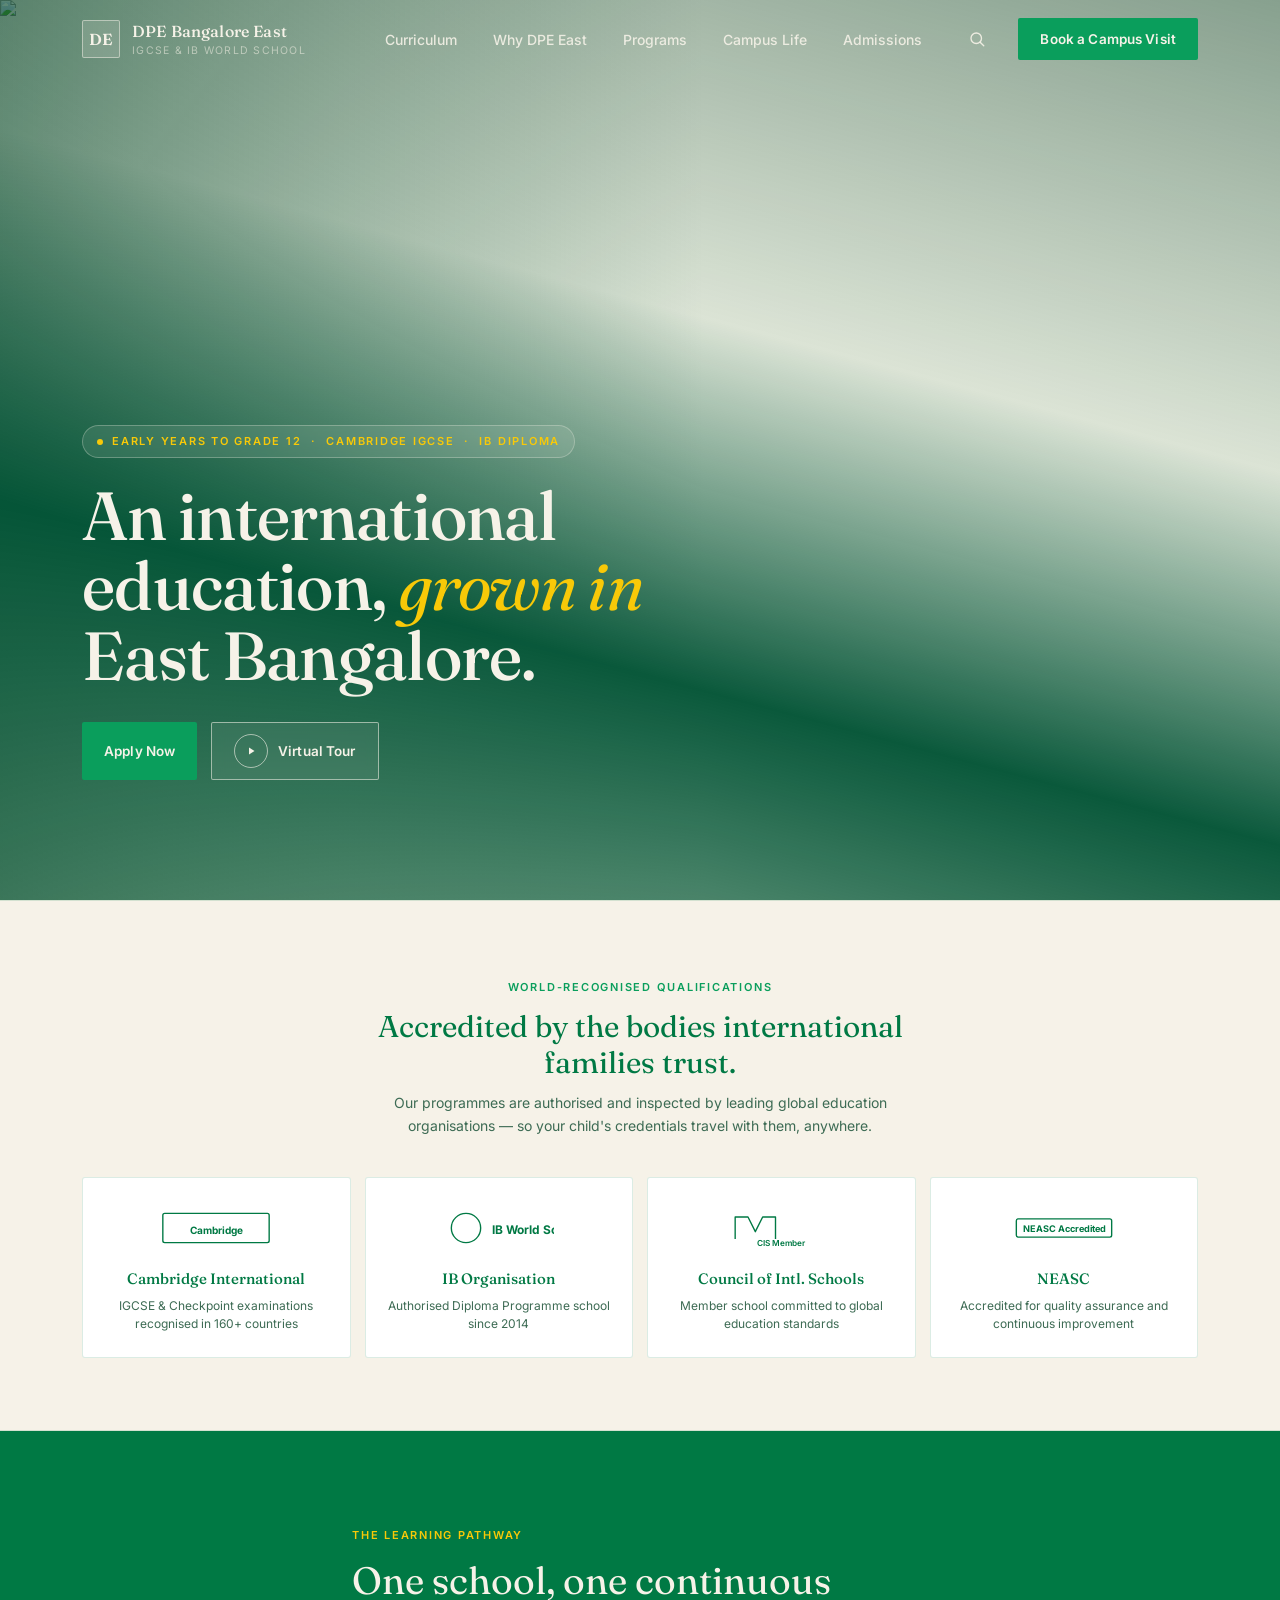
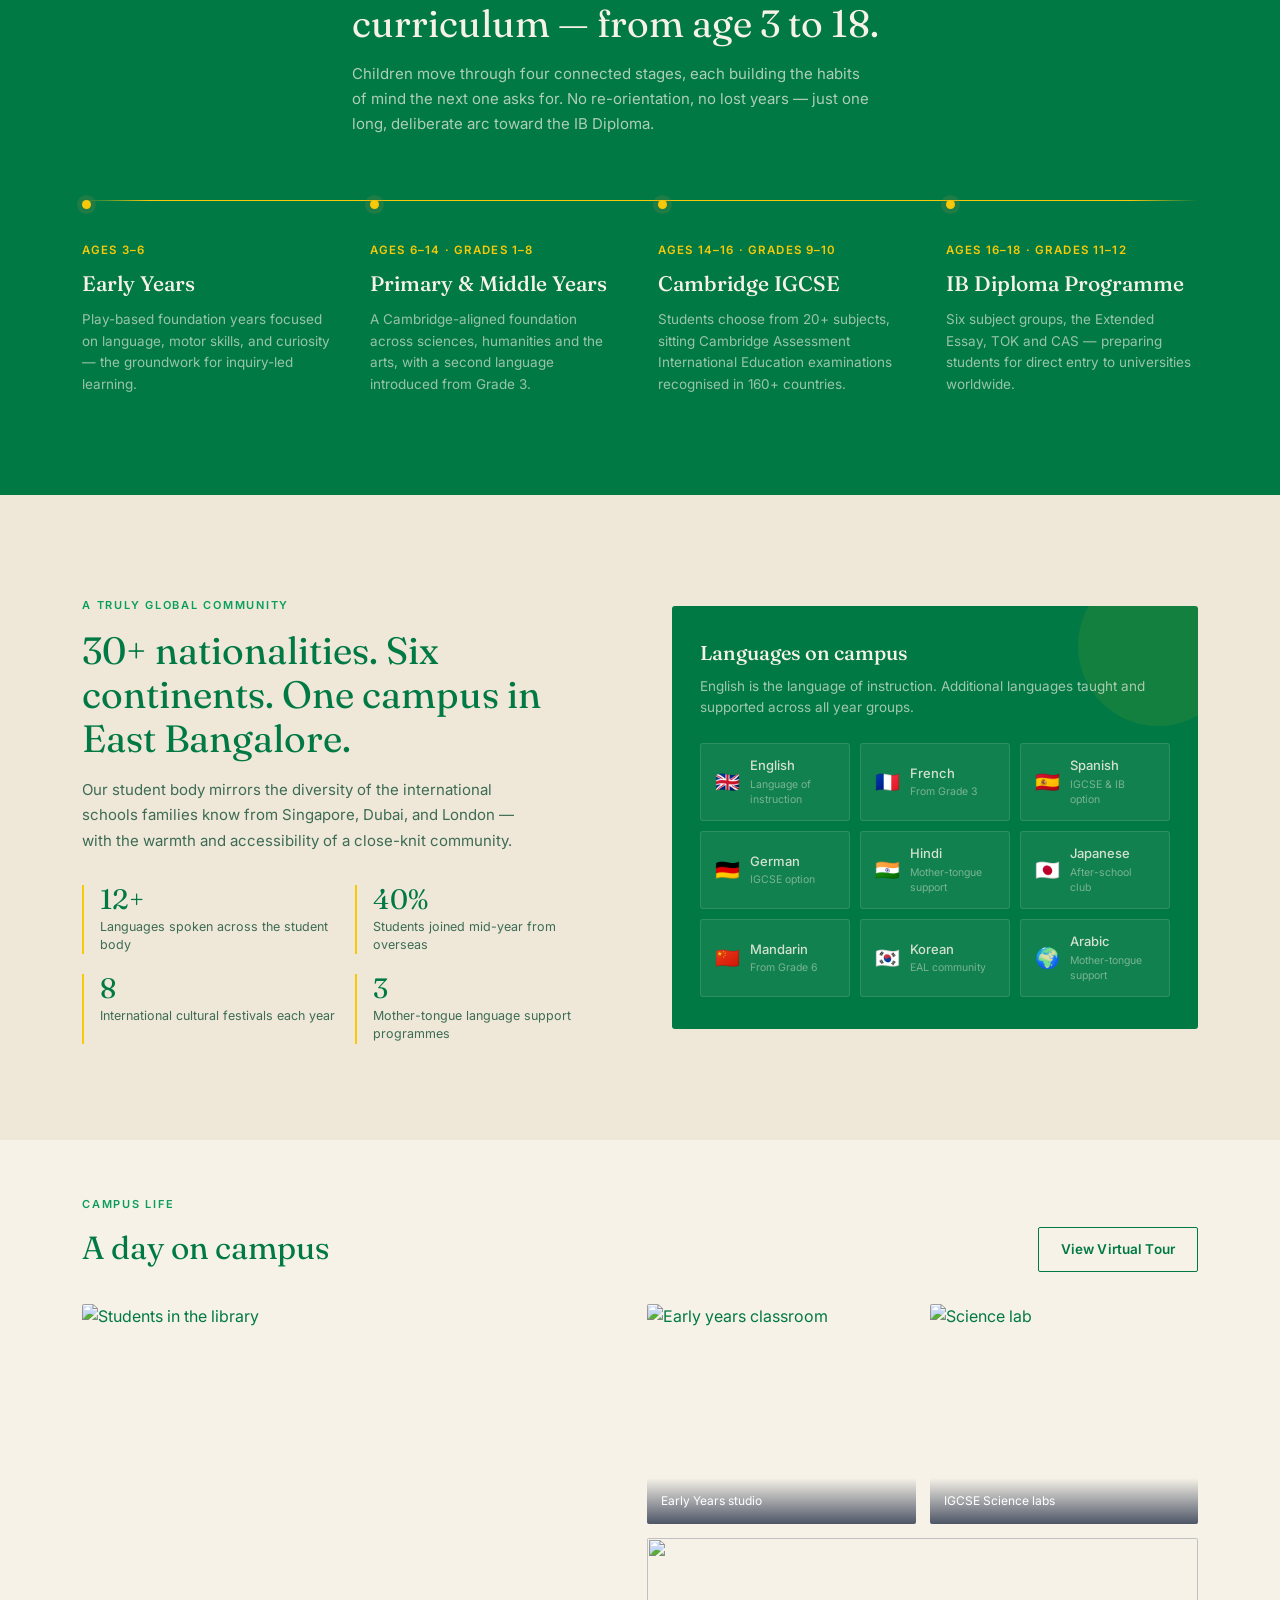
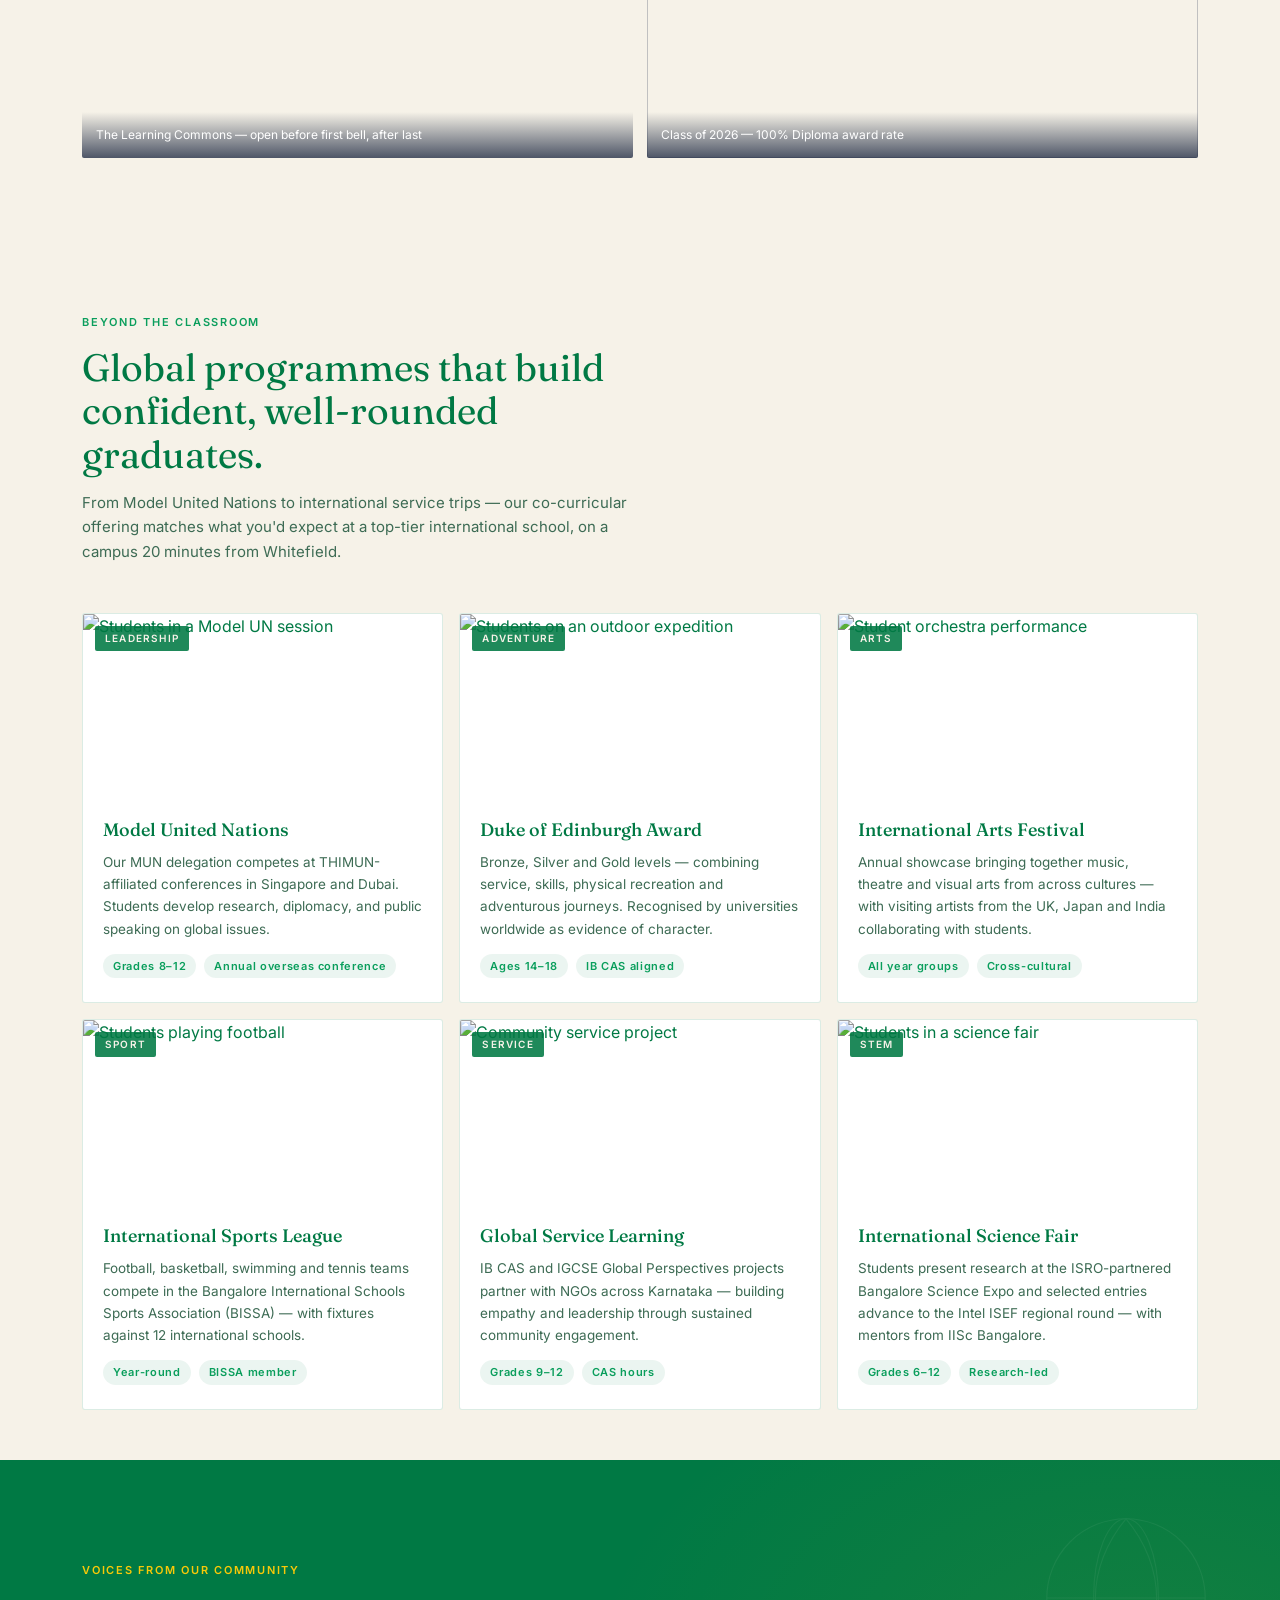
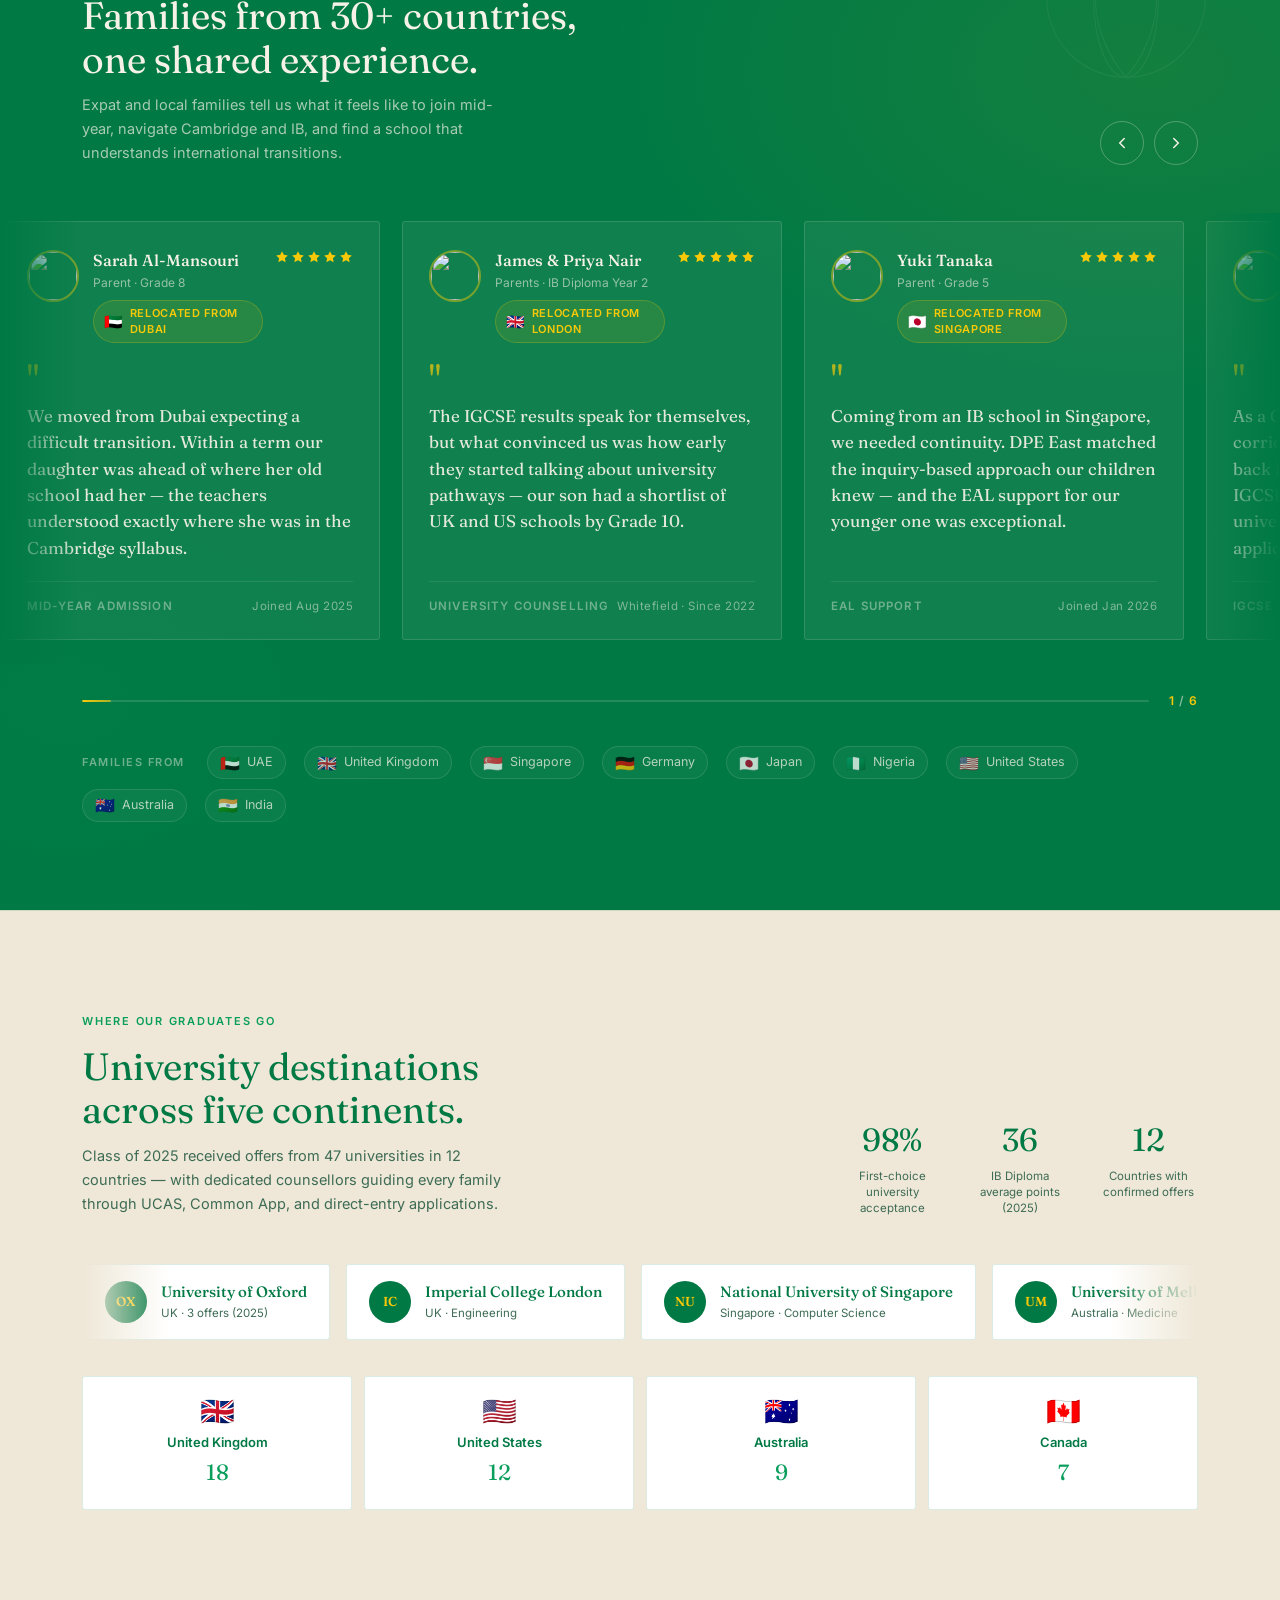
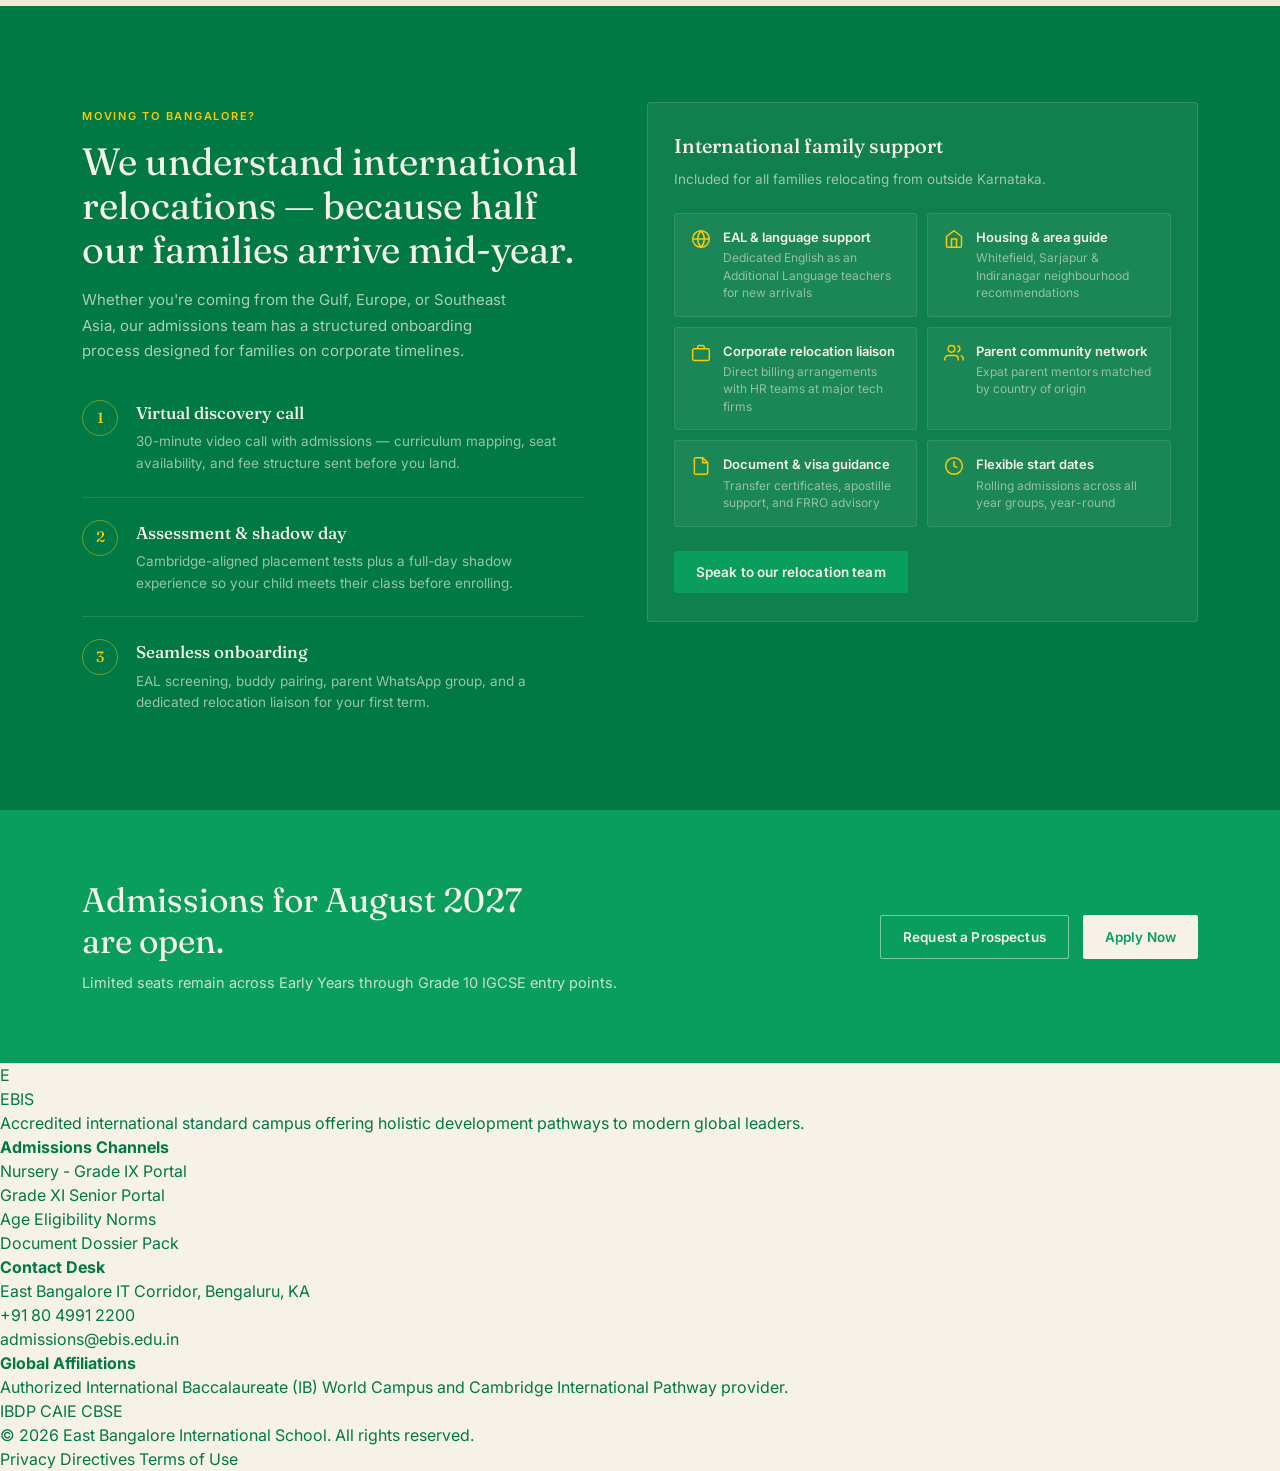
==== index.html @ aa308f20 "school" ====
<!DOCTYPE html>
<html lang="en">
<head>
<meta charset="UTF-8">
<meta name="viewport" content="width=device-width, initial-scale=1.0">
<title>DPE Bangalore East — Homepage Concept</title>
<meta name="description" content="DPE Bangalore East is an IGCSE & IB World School in Whitefield, East Bangalore, guiding students from Early Years to Grade 12.">
<link rel="preconnect" href="https://fonts.googleapis.com">
<link rel="preconnect" href="https://fonts.gstatic.com" crossorigin>
<link href="https://fonts.googleapis.com/css2?family=Fraunces:opsz,wght@9..144,300;9..144,400;9..144,500;9..144,600&family=Inter:wght@400;500;600;700&display=swap" rel="stylesheet">
<link rel="stylesheet" href="css/style.css">
<script src="https://cdn.tailwindcss.com"></script>
<script>
        tailwind.config = {
            theme: {
                extend: {
                    colors: {
                        brand: {
                            darkGreen: '#063B23',
                            green: '#094F29',
                            lightGreen: '#0D6E3B',
                            cream: '#FAF7F0',
                            darkCream: '#F1EAD9',
                            gold: '#D4A316',
                        }
                    },
                    fontFamily: {
                        serif: ['"Playfair Display"', 'Georgia', 'serif'],
                        sans: ['Inter', 'sans-serif'],
                    }
                }
            }
        }
    </script>
</head>
<body>

<header id="siteHeader">
  <div class="nav">
    <div class="brand">
      <div class="brand-mark">DE</div>
      <div>
        <div class="brand-name">DPE Bangalore East</div>
        <div class="brand-sub">IGCSE &amp; IB World School</div>
      </div>
    </div>
    <div class="nav-links-wrap">
      <nav class="links">
        <a href="#pathway">Curriculum</a>
        <a href="#why">Why DPE East</a>
        <a href="#programs">Programs</a>
        <a href="#gallery">Campus Life</a>
        <a href="#admissions">Admissions</a>
      </nav>
      <div class="nav-right">
        <button class="icon-btn" id="searchOpen" aria-label="Search the site">
          <svg viewBox="0 0 24 24" fill="none" stroke="currentColor" stroke-width="1.8" stroke-linecap="round"><circle cx="11" cy="11" r="7"/><line x1="21" y1="21" x2="16.2" y2="16.2"/></svg>
        </button>
        <a href="#admissions" class="btn btn-primary nav-cta">Book a Campus Visit</a>
      </div>
    </div>
    <button class="hamburger icon-btn" id="menuOpen" aria-label="Open menu">
      <svg viewBox="0 0 24 24" fill="none" stroke="currentColor" stroke-width="1.8" stroke-linecap="round"><line x1="3" y1="6" x2="21" y2="6"/><line x1="3" y1="12" x2="21" y2="12"/><line x1="3" y1="18" x2="21" y2="18"/></svg>
    </button>
  </div>
</header>

<!-- mobile menu -->
<div class="mobile-menu" id="mobileMenu">
  <button class="mobile-close" id="menuClose" aria-label="Close menu">
    <svg viewBox="0 0 24 24" fill="none" stroke="currentColor" stroke-width="1.8" stroke-linecap="round"><line x1="5" y1="5" x2="19" y2="19"/><line x1="19" y1="5" x2="5" y2="19"/></svg>
  </button>
  <a href="#pathway">Curriculum</a>
  <a href="#why">Why DPE East</a>
  <a href="#programs">Programs</a>
  <a href="#gallery">Campus Life</a>
  <a href="#admissions">Admissions</a>
  <a href="#admissions" class="btn btn-primary">Book a Campus Visit</a>
</div>

<!-- search overlay -->
<div class="search-overlay" id="searchOverlay">
  <button class="search-close" id="searchClose" aria-label="Close search">
    <svg viewBox="0 0 24 24" fill="none" stroke="currentColor" stroke-width="1.8" stroke-linecap="round"><line x1="5" y1="5" x2="19" y2="19"/><line x1="19" y1="5" x2="5" y2="19"/></svg>
  </button>
  <div class="search-box">
    <form onsubmit="return false;">
      <svg viewBox="0 0 24 24" fill="none" stroke="currentColor" stroke-width="1.8" stroke-linecap="round"><circle cx="11" cy="11" r="7"/><line x1="21" y1="21" x2="16.2" y2="16.2"/></svg>
      <input type="text" placeholder="Search admissions, curriculum, faculty…" autocomplete="off">
    </form>
  </div>
</div>

<section class="hero" id="hero">
  <div class="hero-bg">
    <img src="https://dpsbangaloreeast.edu.in/wp-content/uploads/2024/12/DSC05111-scaled.jpg" alt="Students working together in a bright, modern campus library">
  </div>
  <div class="hero-scrim"></div>

  <div class="hero-content">
    <div class="hero-copy reveal">
      <span class="eyebrow light">Early Years to Grade 12 &nbsp;·&nbsp; Cambridge IGCSE &nbsp;·&nbsp; IB Diploma</span>
      <h1>An international education, <em>grown in</em> East Bangalore.</h1>
      
      <div class="hero-actions">
        <a href="#admissions" class="btn btn-primary">Apply Now</a>
        <a href="#gallery" class="btn btn-glass btn-play">
          <span class="play-circle"><svg viewBox="0 0 24 24" fill="currentColor"><path d="M8 5v14l11-7L8 5Z"/></svg></span>
          Virtual Tour
        </a>
      </div>
    </div>

  </div>
</section>




<section class="accred" id="accreditations">
  <div class="accred-inner">
    <div class="accred-head reveal">
      <span class="eyebrow">World-recognised qualifications</span>
      <h2>Accredited by the bodies international families trust.</h2>
      <p>Our programmes are authorised and inspected by leading global education organisations — so your child's credentials travel with them, anywhere.</p>
    </div>
    <div class="accred-grid reveal">
      <div class="accred-card">
        <div class="accred-logo">
          <svg viewBox="0 0 120 48" fill="none"><rect x="2" y="8" width="116" height="32" rx="2" stroke="#007944" stroke-width="1.5"/><text x="60" y="30" text-anchor="middle" fill="#007944" font-family="Inter,sans-serif" font-size="11" font-weight="700">Cambridge</text></svg>
        </div>
        <h3>Cambridge International</h3>
        <p>IGCSE &amp; Checkpoint examinations recognised in 160+ countries</p>
      </div>
      <div class="accred-card">
        <div class="accred-logo">
          <svg viewBox="0 0 120 48" fill="none"><circle cx="24" cy="24" r="16" stroke="#007944" stroke-width="1.5"/><text x="52" y="30" fill="#007944" font-family="Inter,sans-serif" font-size="13" font-weight="700">IB World School</text></svg>
        </div>
        <h3>IB Organisation</h3>
        <p>Authorised Diploma Programme school since 2014</p>
      </div>
      <div class="accred-card">
        <div class="accred-logo">
          <svg viewBox="0 0 120 48" fill="none"><path d="M10 36V12h14l8 16 8-16h14v24" stroke="#007944" stroke-width="1.5" stroke-linejoin="round"/><text x="60" y="44" text-anchor="middle" fill="#007944" font-family="Inter,sans-serif" font-size="9" font-weight="600">CIS Member</text></svg>
        </div>
        <h3>Council of Intl. Schools</h3>
        <p>Member school committed to global education standards</p>
      </div>
      <div class="accred-card">
        <div class="accred-logo">
          <svg viewBox="0 0 120 48" fill="none"><rect x="8" y="14" width="104" height="20" rx="2" stroke="#007944" stroke-width="1.5"/><text x="60" y="28" text-anchor="middle" fill="#007944" font-family="Inter,sans-serif" font-size="10" font-weight="700">NEASC Accredited</text></svg>
        </div>
        <h3>NEASC</h3>
        <p>Accredited for quality assurance and continuous improvement</p>
      </div>
    </div>
  </div>
</section>
<section class="pathway-section" id="pathway">
  <div class="pathway-head reveal">
    <span class="eyebrow light">The Learning Pathway</span>
    <h2>One school, one continuous curriculum — from age 3 to 18.</h2>
    <p>Children move through four connected stages, each building the habits of mind the next one asks for. No re-orientation, no lost years — just one long, deliberate arc toward the IB Diploma.</p>
  </div>
  <div class="ribbon-wrap reveal">
    <div class="ribbon">
      <div class="ribbon-line"></div>
      <div class="ribbon-stages">
        <div class="stage">
          <div class="stage-dot"></div>
          <div class="stage-age">Ages 3–6</div>
          <div class="stage-name">Early Years</div>
          <div class="stage-desc">Play-based foundation years focused on language, motor skills, and curiosity — the groundwork for inquiry-led learning.</div>
        </div>
        <div class="stage">
          <div class="stage-dot"></div>
          <div class="stage-age">Ages 6–14 · Grades 1–8</div>
          <div class="stage-name">Primary &amp; Middle Years</div>
          <div class="stage-desc">A Cambridge-aligned foundation across sciences, humanities and the arts, with a second language introduced from Grade 3.</div>
        </div>
        <div class="stage">
          <div class="stage-dot"></div>
          <div class="stage-age">Ages 14–16 · Grades 9–10</div>
          <div class="stage-name">Cambridge IGCSE</div>
          <div class="stage-desc">Students choose from 20+ subjects, sitting Cambridge Assessment International Education examinations recognised in 160+ countries.</div>
        </div>
        <div class="stage">
          <div class="stage-dot"></div>
          <div class="stage-age">Ages 16–18 · Grades 11–12</div>
          <div class="stage-name">IB Diploma Programme</div>
          <div class="stage-desc">Six subject groups, the Extended Essay, TOK and CAS — preparing students for direct entry to universities worldwide.</div>
        </div>
      </div>
    </div>
  </div>
</section>

<section class="global" id="global">
  <div class="global-inner">
    <div class="global-copy reveal">
      <span class="eyebrow">A truly global community</span>
      <h2>30+ nationalities. Six continents. One campus in East Bangalore.</h2>
      <p>Our student body mirrors the diversity of the international schools families know from Singapore, Dubai, and London — with the warmth and accessibility of a close-knit community.</p>
      <div class="global-stats">
        <div class="global-stat">
          <div class="num">12+</div>
          <div class="lbl">Languages spoken across the student body</div>
        </div>
        <div class="global-stat">
          <div class="num">40%</div>
          <div class="lbl">Students joined mid-year from overseas</div>
        </div>
        <div class="global-stat">
          <div class="num">8</div>
          <div class="lbl">International cultural festivals each year</div>
        </div>
        <div class="global-stat">
          <div class="num">3</div>
          <div class="lbl">Mother-tongue language support programmes</div>
        </div>
      </div>
    </div>
    <div class="global-visual reveal">
      <h3>Languages on campus</h3>
      <p>English is the language of instruction. Additional languages taught and supported across all year groups.</p>
      <div class="lang-grid">
        <div class="lang-item"><span class="flag">🇬🇧</span><span>English<small>Language of instruction</small></span></div>
        <div class="lang-item"><span class="flag">🇫🇷</span><span>French<small>From Grade 3</small></span></div>
        <div class="lang-item"><span class="flag">🇪🇸</span><span>Spanish<small>IGCSE &amp; IB option</small></span></div>
        <div class="lang-item"><span class="flag">🇩🇪</span><span>German<small>IGCSE option</small></span></div>
        <div class="lang-item"><span class="flag">🇮🇳</span><span>Hindi<small>Mother-tongue support</small></span></div>
        <div class="lang-item"><span class="flag">🇯🇵</span><span>Japanese<small>After-school club</small></span></div>
        <div class="lang-item"><span class="flag">🇨🇳</span><span>Mandarin<small>From Grade 6</small></span></div>
        <div class="lang-item"><span class="flag">🇰🇷</span><span>Korean<small>EAL community</small></span></div>
        <div class="lang-item"><span class="flag">🌍</span><span>Arabic<small>Mother-tongue support</small></span></div>
      </div>
    </div>
  </div>
</section>

<section class="gallery" id="gallery">
  <div class="gallery-inner">
    <div class="gallery-head reveal">
      <div>
        <span class="eyebrow">Campus Life</span>
        <h2 style="margin-top:10px;">A day on campus</h2>
      </div>
      <a href="#" class="btn btn-outline">View Virtual Tour</a>
    </div>
    <div class="gallery-grid reveal">
      <div class="g-item g1">
        <img src="https://dpsbangaloreeast.edu.in/storage/2024/12/DSC08768-scaled.jpg" alt="Students in the library">
        <div class="cap">The Learning Commons — open before first bell, after last</div>
      </div>
      <div class="g-item g2">
        <img src="https://images.unsplash.com/photo-1571260899304-425eee4c7efc?auto=format&fit=crop&w=600&q=80" alt="Early years classroom">
        <div class="cap">Early Years studio</div>
      </div>
      <div class="g-item g3">
        <img src="https://images.unsplash.com/photo-1546410531-bb4caa6b424d?auto=format&fit=crop&w=600&q=80" alt="Science lab">
        <div class="cap">IGCSE Science labs</div>
      </div>
      <div class="g-item g4">
        <img src="https://dpsbangaloreeast.edu.in/storage/2024/12/DSC07164-scaled.jpg">
        <div class="cap">Class of 2026 — 100% Diploma award rate</div>
      </div>
    </div>
  </div>
</section>

<section class="programs" id="programs">
  <div class="programs-head reveal">
    <span class="eyebrow">Beyond the classroom</span>
    <h2>Global programmes that build confident, well-rounded graduates.</h2>
    <p>From Model United Nations to international service trips — our co-curricular offering matches what you'd expect at a top-tier international school, on a campus 20 minutes from Whitefield.</p>
  </div>
  <div class="programs-grid">
    <article class="prog-card reveal">
      <div class="prog-img">
        <img src="https://dpsbangaloreeast.edu.in/storage/2024/12/DSC08431-scaled.jpg" alt="Students in a Model UN session">
        <span class="prog-tag">Leadership</span>
      </div>
      <div class="prog-body">
        <h3>Model United Nations</h3>
        <p>Our MUN delegation competes at THIMUN-affiliated conferences in Singapore and Dubai. Students develop research, diplomacy, and public speaking on global issues.</p>
        <div class="prog-meta">
          <span class="prog-chip">Grades 8–12</span>
          <span class="prog-chip">Annual overseas conference</span>
        </div>
      </div>
    </article>
    <article class="prog-card reveal">
      <div class="prog-img">
        <img src="https://dpsbangaloreeast.edu.in/storage/2024/12/DSC08431-scaled.jpg" alt="Students on an outdoor expedition">
        <span class="prog-tag">Adventure</span>
      </div>
      <div class="prog-body">
        <h3>Duke of Edinburgh Award</h3>
        <p>Bronze, Silver and Gold levels — combining service, skills, physical recreation and adventurous journeys. Recognised by universities worldwide as evidence of character.</p>
        <div class="prog-meta">
          <span class="prog-chip">Ages 14–18</span>
          <span class="prog-chip">IB CAS aligned</span>
        </div>
      </div>
    </article>
    <article class="prog-card reveal">
      <div class="prog-img">
        <img src="https://dpsbangaloreeast.edu.in/storage/2024/12/DSC08431-scaled.jpg" alt="Student orchestra performance">
        <span class="prog-tag">Arts</span>
      </div>
      <div class="prog-body">
        <h3>International Arts Festival</h3>
        <p>Annual showcase bringing together music, theatre and visual arts from across cultures — with visiting artists from the UK, Japan and India collaborating with students.</p>
        <div class="prog-meta">
          <span class="prog-chip">All year groups</span>
          <span class="prog-chip">Cross-cultural</span>
        </div>
      </div>
    </article>
    <article class="prog-card reveal">
      <div class="prog-img">
        <img src="https://dpsbangaloreeast.edu.in/storage/2024/12/DSC08431-scaled.jpg" alt="Students playing football">
        <span class="prog-tag">Sport</span>
      </div>
      <div class="prog-body">
        <h3>International Sports League</h3>
        <p>Football, basketball, swimming and tennis teams compete in the Bangalore International Schools Sports Association (BISSA) — with fixtures against 12 international schools.</p>
        <div class="prog-meta">
          <span class="prog-chip">Year-round</span>
          <span class="prog-chip">BISSA member</span>
        </div>
      </div>
    </article>
    <article class="prog-card reveal">
      <div class="prog-img">
        <img src="https://images.unsplash.com/photo-1488521787991-ed7bbaae773c?auto=format&fit=crop&w=600&q=80" alt="Community service project">
        <span class="prog-tag">Service</span>
      </div>
      <div class="prog-body">
        <h3>Global Service Learning</h3>
        <p>IB CAS and IGCSE Global Perspectives projects partner with NGOs across Karnataka — building empathy and leadership through sustained community engagement.</p>
        <div class="prog-meta">
          <span class="prog-chip">Grades 9–12</span>
          <span class="prog-chip">CAS hours</span>
        </div>
      </div>
    </article>
    <article class="prog-card reveal">
      <div class="prog-img">
        <img src="https://images.unsplash.com/photo-1523240795612-9a054b0db644?auto=format&fit=crop&w=600&q=80" alt="Students in a science fair">
        <span class="prog-tag">STEM</span>
      </div>
      <div class="prog-body">
        <h3>International Science Fair</h3>
        <p>Students present research at the ISRO-partnered Bangalore Science Expo and selected entries advance to the Intel ISEF regional round — with mentors from IISc Bangalore.</p>
        <div class="prog-meta">
          <span class="prog-chip">Grades 6–12</span>
          <span class="prog-chip">Research-led</span>
        </div>
      </div>
    </article>
  </div>
</section>

<section class="testi" id="testimonials">
  <svg class="testi-globe" viewBox="0 0 200 200" fill="none" aria-hidden="true">
    <circle cx="100" cy="100" r="88" stroke="currentColor" stroke-width="1.2" color="var(--parchment)"/>
    <ellipse cx="100" cy="100" rx="36" ry="88" stroke="currentColor" stroke-width="1.2" color="var(--parchment)"/>
    <line x1="12" y1="100" x2="188" y2="100" stroke="currentColor" stroke-width="1.2" color="var(--parchment)"/>
    <path d="M100 12c22 26 34 58 34 88s-12 62-34 88c-22-26-34-58-34-88s12-62 34-88Z" stroke="currentColor" stroke-width="1.2" color="var(--parchment)"/>
  </svg>

  <div class="testi-head reveal">
    <div>
      <span class="eyebrow light">Voices from our community</span>
      <h2>Families from 30+ countries, one shared experience.</h2>
      <p>Expat and local families tell us what it feels like to join mid-year, navigate Cambridge and IB, and find a school that understands international transitions.</p>
    </div>
    <div class="testi-controls">
      <button class="testi-btn" id="testiPrev" aria-label="Previous testimonial">
        <svg viewBox="0 0 24 24" fill="none" stroke="currentColor" stroke-width="2" stroke-linecap="round"><path d="M15 18l-6-6 6-6"/></svg>
      </button>
      <button class="testi-btn" id="testiNext" aria-label="Next testimonial">
        <svg viewBox="0 0 24 24" fill="none" stroke="currentColor" stroke-width="2" stroke-linecap="round"><path d="M9 18l6-6-6-6"/></svg>
      </button>
    </div>
  </div>

  <div class="testi-track-wrap">
    <div class="testi-track" id="testiTrack" role="region" aria-label="Parent testimonials carousel" tabindex="0">

      <article class="testi-card">
        <div class="testi-card-top">
          <div class="testi-author">
            <div class="testi-avatar">
              <img src="https://images.unsplash.com/photo-1438761681033-6461ffad8d80?auto=format&fit=crop&w=120&h=120&q=80" alt="">
            </div>
            <div class="testi-meta">
              <div class="testi-name">Sarah Al-Mansouri</div>
              <div class="testi-role">Parent · Grade 8</div>
              <span class="testi-flag"><span class="flag">🇦🇪</span> Relocated from Dubai</span>
            </div>
          </div>
          <div class="testi-stars" aria-label="5 out of 5 stars">
            <svg viewBox="0 0 24 24" fill="currentColor"><path d="M12 2l3.09 6.26L22 9.27l-5 4.87 1.18 6.88L12 17.77l-6.18 3.25L7 14.14 2 9.27l6.91-1.01L12 2z"/></svg>
            <svg viewBox="0 0 24 24" fill="currentColor"><path d="M12 2l3.09 6.26L22 9.27l-5 4.87 1.18 6.88L12 17.77l-6.18 3.25L7 14.14 2 9.27l6.91-1.01L12 2z"/></svg>
            <svg viewBox="0 0 24 24" fill="currentColor"><path d="M12 2l3.09 6.26L22 9.27l-5 4.87 1.18 6.88L12 17.77l-6.18 3.25L7 14.14 2 9.27l6.91-1.01L12 2z"/></svg>
            <svg viewBox="0 0 24 24" fill="currentColor"><path d="M12 2l3.09 6.26L22 9.27l-5 4.87 1.18 6.88L12 17.77l-6.18 3.25L7 14.14 2 9.27l6.91-1.01L12 2z"/></svg>
            <svg viewBox="0 0 24 24" fill="currentColor"><path d="M12 2l3.09 6.26L22 9.27l-5 4.87 1.18 6.88L12 17.77l-6.18 3.25L7 14.14 2 9.27l6.91-1.01L12 2z"/></svg>
          </div>
        </div>
        <div class="testi-quote-mark">"</div>
        <blockquote>We moved from Dubai expecting a difficult transition. Within a term our daughter was ahead of where her old school had her — the teachers understood exactly where she was in the Cambridge syllabus.</blockquote>
        <div class="testi-card-footer">
          <span class="testi-tag">Mid-year admission</span>
          <span>Joined Aug 2025</span>
        </div>
      </article>

      <article class="testi-card">
        <div class="testi-card-top">
          <div class="testi-author">
            <div class="testi-avatar">
              <img src="https://images.unsplash.com/photo-1472099645785-5658abf4ff4e?auto=format&fit=crop&w=120&h=120&q=80" alt="">
            </div>
            <div class="testi-meta">
              <div class="testi-name">James &amp; Priya Nair</div>
              <div class="testi-role">Parents · IB Diploma Year 2</div>
              <span class="testi-flag"><span class="flag">🇬🇧</span> Relocated from London</span>
            </div>
          </div>
          <div class="testi-stars" aria-label="5 out of 5 stars">
            <svg viewBox="0 0 24 24" fill="currentColor"><path d="M12 2l3.09 6.26L22 9.27l-5 4.87 1.18 6.88L12 17.77l-6.18 3.25L7 14.14 2 9.27l6.91-1.01L12 2z"/></svg>
            <svg viewBox="0 0 24 24" fill="currentColor"><path d="M12 2l3.09 6.26L22 9.27l-5 4.87 1.18 6.88L12 17.77l-6.18 3.25L7 14.14 2 9.27l6.91-1.01L12 2z"/></svg>
            <svg viewBox="0 0 24 24" fill="currentColor"><path d="M12 2l3.09 6.26L22 9.27l-5 4.87 1.18 6.88L12 17.77l-6.18 3.25L7 14.14 2 9.27l6.91-1.01L12 2z"/></svg>
            <svg viewBox="0 0 24 24" fill="currentColor"><path d="M12 2l3.09 6.26L22 9.27l-5 4.87 1.18 6.88L12 17.77l-6.18 3.25L7 14.14 2 9.27l6.91-1.01L12 2z"/></svg>
            <svg viewBox="0 0 24 24" fill="currentColor"><path d="M12 2l3.09 6.26L22 9.27l-5 4.87 1.18 6.88L12 17.77l-6.18 3.25L7 14.14 2 9.27l6.91-1.01L12 2z"/></svg>
          </div>
        </div>
        <div class="testi-quote-mark">"</div>
        <blockquote>The IGCSE results speak for themselves, but what convinced us was how early they started talking about university pathways — our son had a shortlist of UK and US schools by Grade 10.</blockquote>
        <div class="testi-card-footer">
          <span class="testi-tag">University counselling</span>
          <span>Whitefield · Since 2022</span>
        </div>
      </article>

      <article class="testi-card">
        <div class="testi-card-top">
          <div class="testi-author">
            <div class="testi-avatar">
              <img src="https://images.unsplash.com/photo-1544005313-94ddf0286df2?auto=format&fit=crop&w=120&h=120&q=80" alt="">
            </div>
            <div class="testi-meta">
              <div class="testi-name">Yuki Tanaka</div>
              <div class="testi-role">Parent · Grade 5</div>
              <span class="testi-flag"><span class="flag">🇯🇵</span> Relocated from Singapore</span>
            </div>
          </div>
          <div class="testi-stars" aria-label="5 out of 5 stars">
            <svg viewBox="0 0 24 24" fill="currentColor"><path d="M12 2l3.09 6.26L22 9.27l-5 4.87 1.18 6.88L12 17.77l-6.18 3.25L7 14.14 2 9.27l6.91-1.01L12 2z"/></svg>
            <svg viewBox="0 0 24 24" fill="currentColor"><path d="M12 2l3.09 6.26L22 9.27l-5 4.87 1.18 6.88L12 17.77l-6.18 3.25L7 14.14 2 9.27l6.91-1.01L12 2z"/></svg>
            <svg viewBox="0 0 24 24" fill="currentColor"><path d="M12 2l3.09 6.26L22 9.27l-5 4.87 1.18 6.88L12 17.77l-6.18 3.25L7 14.14 2 9.27l6.91-1.01L12 2z"/></svg>
            <svg viewBox="0 0 24 24" fill="currentColor"><path d="M12 2l3.09 6.26L22 9.27l-5 4.87 1.18 6.88L12 17.77l-6.18 3.25L7 14.14 2 9.27l6.91-1.01L12 2z"/></svg>
            <svg viewBox="0 0 24 24" fill="currentColor"><path d="M12 2l3.09 6.26L22 9.27l-5 4.87 1.18 6.88L12 17.77l-6.18 3.25L7 14.14 2 9.27l6.91-1.01L12 2z"/></svg>
          </div>
        </div>
        <div class="testi-quote-mark">"</div>
        <blockquote>Coming from an IB school in Singapore, we needed continuity. DPE East matched the inquiry-based approach our children knew — and the EAL support for our younger one was exceptional.</blockquote>
        <div class="testi-card-footer">
          <span class="testi-tag">EAL support</span>
          <span>Joined Jan 2026</span>
        </div>
      </article>

      <article class="testi-card">
        <div class="testi-card-top">
          <div class="testi-author">
            <div class="testi-avatar">
              <img src="https://images.unsplash.com/photo-1507003211169-0a1dd7228f2d?auto=format&fit=crop&w=120&h=120&q=80" alt="">
            </div>
            <div class="testi-meta">
              <div class="testi-name">Marcus Weber</div>
              <div class="testi-role">Parent · Grade 10 IGCSE</div>
              <span class="testi-flag"><span class="flag">🇩🇪</span> Relocated from Munich</span>
            </div>
          </div>
          <div class="testi-stars" aria-label="5 out of 5 stars">
            <svg viewBox="0 0 24 24" fill="currentColor"><path d="M12 2l3.09 6.26L22 9.27l-5 4.87 1.18 6.88L12 17.77l-6.18 3.25L7 14.14 2 9.27l6.91-1.01L12 2z"/></svg>
            <svg viewBox="0 0 24 24" fill="currentColor"><path d="M12 2l3.09 6.26L22 9.27l-5 4.87 1.18 6.88L12 17.77l-6.18 3.25L7 14.14 2 9.27l6.91-1.01L12 2z"/></svg>
            <svg viewBox="0 0 24 24" fill="currentColor"><path d="M12 2l3.09 6.26L22 9.27l-5 4.87 1.18 6.88L12 17.77l-6.18 3.25L7 14.14 2 9.27l6.91-1.01L12 2z"/></svg>
            <svg viewBox="0 0 24 24" fill="currentColor"><path d="M12 2l3.09 6.26L22 9.27l-5 4.87 1.18 6.88L12 17.77l-6.18 3.25L7 14.14 2 9.27l6.91-1.01L12 2z"/></svg>
            <svg viewBox="0 0 24 24" fill="currentColor"><path d="M12 2l3.09 6.26L22 9.27l-5 4.87 1.18 6.88L12 17.77l-6.18 3.25L7 14.14 2 9.27l6.91-1.01L12 2z"/></svg>
          </div>
        </div>
        <div class="testi-quote-mark">"</div>
        <blockquote>As a German family in Bangalore's tech corridor, we wanted a school recognised back home and abroad. Cambridge IGCSE here is exactly what European universities expect to see on an application.</blockquote>
        <div class="testi-card-footer">
          <span class="testi-tag">IGCSE pathway</span>
          <span>Joined Aug 2024</span>
        </div>
      </article>

      <article class="testi-card">
        <div class="testi-card-top">
          <div class="testi-author">
            <div class="testi-avatar">
              <img src="https://images.unsplash.com/photo-1580489944761-15a19d654956?auto=format&fit=crop&w=120&h=120&q=80" alt="">
            </div>
            <div class="testi-meta">
              <div class="testi-name">Ananya Sharma</div>
              <div class="testi-role">Parent · Early Years</div>
              <span class="testi-flag"><span class="flag">🇮🇳</span> Bangalore · Local family</span>
            </div>
          </div>
          <div class="testi-stars" aria-label="5 out of 5 stars">
            <svg viewBox="0 0 24 24" fill="currentColor"><path d="M12 2l3.09 6.26L22 9.27l-5 4.87 1.18 6.88L12 17.77l-6.18 3.25L7 14.14 2 9.27l6.91-1.01L12 2z"/></svg>
            <svg viewBox="0 0 24 24" fill="currentColor"><path d="M12 2l3.09 6.26L22 9.27l-5 4.87 1.18 6.88L12 17.77l-6.18 3.25L7 14.14 2 9.27l6.91-1.01L12 2z"/></svg>
            <svg viewBox="0 0 24 24" fill="currentColor"><path d="M12 2l3.09 6.26L22 9.27l-5 4.87 1.18 6.88L12 17.77l-6.18 3.25L7 14.14 2 9.27l6.91-1.01L12 2z"/></svg>
            <svg viewBox="0 0 24 24" fill="currentColor"><path d="M12 2l3.09 6.26L22 9.27l-5 4.87 1.18 6.88L12 17.77l-6.18 3.25L7 14.14 2 9.27l6.91-1.01L12 2z"/></svg>
            <svg viewBox="0 0 24 24" fill="currentColor"><path d="M12 2l3.09 6.26L22 9.27l-5 4.87 1.18 6.88L12 17.77l-6.18 3.25L7 14.14 2 9.27l6.91-1.01L12 2z"/></svg>
          </div>
        </div>
        <div class="testi-quote-mark">"</div>
        <blockquote>We chose DPE East for the international exposure without leaving Bangalore. Our son plays football with classmates from six countries — that global mindset starts in the playground, not just the classroom.</blockquote>
        <div class="testi-card-footer">
          <span class="testi-tag">Early Years</span>
          <span>Since 2023</span>
        </div>
      </article>

      <article class="testi-card">
        <div class="testi-card-top">
          <div class="testi-author">
            <div class="testi-avatar">
              <img src="https://images.unsplash.com/photo-1500648767791-00dcc994a43e?auto=format&fit=crop&w=120&h=120&q=80" alt="">
            </div>
            <div class="testi-meta">
              <div class="testi-name">David Okonkwo</div>
              <div class="testi-role">Parent · Grade 7</div>
              <span class="testi-flag"><span class="flag">🇳🇬</span> Relocated from Lagos</span>
            </div>
          </div>
          <div class="testi-stars" aria-label="5 out of 5 stars">
            <svg viewBox="0 0 24 24" fill="currentColor"><path d="M12 2l3.09 6.26L22 9.27l-5 4.87 1.18 6.88L12 17.77l-6.18 3.25L7 14.14 2 9.27l6.91-1.01L12 2z"/></svg>
            <svg viewBox="0 0 24 24" fill="currentColor"><path d="M12 2l3.09 6.26L22 9.27l-5 4.87 1.18 6.88L12 17.77l-6.18 3.25L7 14.14 2 9.27l6.91-1.01L12 2z"/></svg>
            <svg viewBox="0 0 24 24" fill="currentColor"><path d="M12 2l3.09 6.26L22 9.27l-5 4.87 1.18 6.88L12 17.77l-6.18 3.25L7 14.14 2 9.27l6.91-1.01L12 2z"/></svg>
            <svg viewBox="0 0 24 24" fill="currentColor"><path d="M12 2l3.09 6.26L22 9.27l-5 4.87 1.18 6.88L12 17.77l-6.18 3.25L7 14.14 2 9.27l6.91-1.01L12 2z"/></svg>
            <svg viewBox="0 0 24 24" fill="currentColor"><path d="M12 2l3.09 6.26L22 9.27l-5 4.87 1.18 6.88L12 17.77l-6.18 3.25L7 14.14 2 9.27l6.91-1.01L12 2z"/></svg>
          </div>
        </div>
        <div class="testi-quote-mark">"</div>
        <blockquote>The admissions team understood our timeline — we had six weeks before a corporate relocation. They mapped subject gaps, arranged a shadow day, and our daughter started confident on day one.</blockquote>
        <div class="testi-card-footer">
          <span class="testi-tag">Fast-track admission</span>
          <span>Joined Mar 2025</span>
        </div>
      </article>

    </div>
  </div>

  <div class="testi-progress reveal">
    <div class="testi-bar"><div class="testi-bar-fill" id="testiBarFill"></div></div>
    <div class="testi-count"><span id="testiCurrent">1</span> / <span id="testiTotal">6</span></div>
  </div>

  <div class="testi-nations reveal">
    <span class="testi-nations-label">Families from</span>
    <span class="nation-chip"><span class="flag">🇦🇪</span> UAE</span>
    <span class="nation-chip"><span class="flag">🇬🇧</span> United Kingdom</span>
    <span class="nation-chip"><span class="flag">🇸🇬</span> Singapore</span>
    <span class="nation-chip"><span class="flag">🇩🇪</span> Germany</span>
    <span class="nation-chip"><span class="flag">🇯🇵</span> Japan</span>
    <span class="nation-chip"><span class="flag">🇳🇬</span> Nigeria</span>
    <span class="nation-chip"><span class="flag">🇺🇸</span> United States</span>
    <span class="nation-chip"><span class="flag">🇦🇺</span> Australia</span>
    <span class="nation-chip"><span class="flag">🇮🇳</span> India</span>
  </div>
</section>

<section class="outcomes" id="outcomes">
  <div class="outcomes-inner">
    <div class="outcomes-top reveal">
      <div>
        <span class="eyebrow">Where our graduates go</span>
        <h2>University destinations across five continents.</h2>
        <p>Class of 2025 received offers from 47 universities in 12 countries — with dedicated counsellors guiding every family through UCAS, Common App, and direct-entry applications.</p>
      </div>
      <div class="outcomes-stats">
        <div class="out-stat">
          <div class="num">98%</div>
          <div class="lbl">First-choice university acceptance</div>
        </div>
        <div class="out-stat">
          <div class="num">36</div>
          <div class="lbl">IB Diploma average points (2025)</div>
        </div>
        <div class="out-stat">
          <div class="num">12</div>
          <div class="lbl">Countries with confirmed offers</div>
        </div>
      </div>
    </div>

    <div class="uni-marquee-wrap reveal" aria-hidden="true">
      <div class="uni-marquee">
        <div class="uni-card"><div class="uni-icon">OX</div><div><h4>University of Oxford</h4><p>UK · 3 offers (2025)</p></div></div>
        <div class="uni-card"><div class="uni-icon">IC</div><div><h4>Imperial College London</h4><p>UK · Engineering</p></div></div>
        <div class="uni-card"><div class="uni-icon">NU</div><div><h4>National University of Singapore</h4><p>Singapore · Computer Science</p></div></div>
        <div class="uni-card"><div class="uni-icon">UM</div><div><h4>University of Melbourne</h4><p>Australia · Medicine</p></div></div>
        <div class="uni-card"><div class="uni-icon">TU</div><div><h4>TU Munich</h4><p>Germany · Engineering</p></div></div>
        <div class="uni-card"><div class="uni-icon">NY</div><div><h4>NYU Abu Dhabi</h4><p>UAE · Liberal Arts</p></div></div>
        <div class="uni-card"><div class="uni-icon">UI</div><div><h4>University of Toronto</h4><p>Canada · Business</p></div></div>
        <div class="uni-card"><div class="uni-icon">AS</div><div><h4>Ashoka University</h4><p>India · Economics</p></div></div>
        <!-- duplicate for seamless loop -->
        <div class="uni-card"><div class="uni-icon">OX</div><div><h4>University of Oxford</h4><p>UK · 3 offers (2025)</p></div></div>
        <div class="uni-card"><div class="uni-icon">IC</div><div><h4>Imperial College London</h4><p>UK · Engineering</p></div></div>
        <div class="uni-card"><div class="uni-icon">NU</div><div><h4>National University of Singapore</h4><p>Singapore · Computer Science</p></div></div>
        <div class="uni-card"><div class="uni-icon">UM</div><div><h4>University of Melbourne</h4><p>Australia · Medicine</p></div></div>
        <div class="uni-card"><div class="uni-icon">TU</div><div><h4>TU Munich</h4><p>Germany · Engineering</p></div></div>
        <div class="uni-card"><div class="uni-icon">NY</div><div><h4>NYU Abu Dhabi</h4><p>UAE · Liberal Arts</p></div></div>
        <div class="uni-card"><div class="uni-icon">UI</div><div><h4>University of Toronto</h4><p>Canada · Business</p></div></div>
        <div class="uni-card"><div class="uni-icon">AS</div><div><h4>Ashoka University</h4><p>India · Economics</p></div></div>
      </div>
    </div>

    <div class="dest-grid reveal">
      <div class="dest-item"><div class="flag">🇬🇧</div><div class="country">United Kingdom</div><div class="count">18</div></div>
      <div class="dest-item"><div class="flag">🇺🇸</div><div class="country">United States</div><div class="count">12</div></div>
      <div class="dest-item"><div class="flag">🇦🇺</div><div class="country">Australia</div><div class="count">9</div></div>
      <div class="dest-item"><div class="flag">🇨🇦</div><div class="country">Canada</div><div class="count">7</div></div>
    </div>
  </div>
</section>

<section class="relocate" id="relocate">
  <div class="relocate-inner">
    <div class="relocate-copy reveal">
      <span class="eyebrow light">Moving to Bangalore?</span>
      <h2>We understand international relocations — because half our families arrive mid-year.</h2>
      <p>Whether you're coming from the Gulf, Europe, or Southeast Asia, our admissions team has a structured onboarding process designed for families on corporate timelines.</p>
      <div class="relocate-steps">
        <div class="rel-step">
          <div class="rel-num">1</div>
          <div>
            <h4>Virtual discovery call</h4>
            <p>30-minute video call with admissions — curriculum mapping, seat availability, and fee structure sent before you land.</p>
          </div>
        </div>
        <div class="rel-step">
          <div class="rel-num">2</div>
          <div>
            <h4>Assessment &amp; shadow day</h4>
            <p>Cambridge-aligned placement tests plus a full-day shadow experience so your child meets their class before enrolling.</p>
          </div>
        </div>
        <div class="rel-step">
          <div class="rel-num">3</div>
          <div>
            <h4>Seamless onboarding</h4>
            <p>EAL screening, buddy pairing, parent WhatsApp group, and a dedicated relocation liaison for your first term.</p>
          </div>
        </div>
      </div>
    </div>
    <div class="relocate-panel reveal">
      <h3>International family support</h3>
      <p>Included for all families relocating from outside Karnataka.</p>
      <div class="rel-services">
        <div class="rel-svc">
          <svg viewBox="0 0 24 24" fill="none" stroke="currentColor" stroke-width="1.8"><path d="M12 2a10 10 0 1 0 10 10A10 10 0 0 0 12 2Z"/><path d="M2 12h20M12 2a15.3 15.3 0 0 1 4 10 15.3 15.3 0 0 1-4 10 15.3 15.3 0 0 1-4-10 15.3 15.3 0 0 1 4-10Z"/></svg>
          <div><strong>EAL &amp; language support</strong><span>Dedicated English as an Additional Language teachers for new arrivals</span></div>
        </div>
        <div class="rel-svc">
          <svg viewBox="0 0 24 24" fill="none" stroke="currentColor" stroke-width="1.8"><path d="M3 9l9-7 9 7v11a2 2 0 0 1-2 2H5a2 2 0 0 1-2-2Z"/><polyline points="9 22 9 12 15 12 15 22"/></svg>
          <div><strong>Housing &amp; area guide</strong><span>Whitefield, Sarjapur &amp; Indiranagar neighbourhood recommendations</span></div>
        </div>
        <div class="rel-svc">
          <svg viewBox="0 0 24 24" fill="none" stroke="currentColor" stroke-width="1.8"><rect x="2" y="7" width="20" height="14" rx="2"/><path d="M16 7V5a2 2 0 0 0-2-2h-4a2 2 0 0 0-2 2v2"/></svg>
          <div><strong>Corporate relocation liaison</strong><span>Direct billing arrangements with HR teams at major tech firms</span></div>
        </div>
        <div class="rel-svc">
          <svg viewBox="0 0 24 24" fill="none" stroke="currentColor" stroke-width="1.8"><path d="M17 21v-2a4 4 0 0 0-4-4H5a4 4 0 0 0-4 4v2"/><circle cx="9" cy="7" r="4"/><path d="M23 21v-2a4 4 0 0 0-3-3.87M16 3.13a4 4 0 0 1 0 7.75"/></svg>
          <div><strong>Parent community network</strong><span>Expat parent mentors matched by country of origin</span></div>
        </div>
        <div class="rel-svc">
          <svg viewBox="0 0 24 24" fill="none" stroke="currentColor" stroke-width="1.8"><path d="M14 2H6a2 2 0 0 0-2 2v16a2 2 0 0 0 2 2h12a2 2 0 0 0 2-2V8Z"/><polyline points="14 2 14 8 20 8"/></svg>
          <div><strong>Document &amp; visa guidance</strong><span>Transfer certificates, apostille support, and FRRO advisory</span></div>
        </div>
        <div class="rel-svc">
          <svg viewBox="0 0 24 24" fill="none" stroke="currentColor" stroke-width="1.8"><circle cx="12" cy="12" r="10"/><polyline points="12 6 12 12 16 14"/></svg>
          <div><strong>Flexible start dates</strong><span>Rolling admissions across all year groups, year-round</span></div>
        </div>
      </div>
      <a href="#admissions" class="btn btn-primary">Speak to our relocation team</a>
    </div>
  </div>
</section>

<section class="cta-band" id="admissions">
  <div class="cta-inner">
    <div class="reveal">
      <h2>Admissions for August 2027 are open.</h2>
      <p>Limited seats remain across Early Years through Grade 10 IGCSE entry points.</p>
    </div>
    <div style="display:flex; gap:14px; flex-wrap:wrap;" class="reveal">
      <a href="#" class="btn btn-outline">Request a Prospectus</a>
      <a href="#" class="btn btn-primary">Apply Now</a>
    </div>
  </div>
</section>

<!-- FOOTER -->
  <footer class="bg-brand-darkGreen text-white/90 border-t border-brand-green/30 pt-16 pb-8">
      <div class="max-w-7xl mx-auto px-4 sm:px-6 lg:px-8 grid grid-cols-1 md:grid-cols-4 gap-12 mb-12">
          <div class="space-y-4">
              <div class="flex items-center space-x-3">
                  <div class="w-8 h-8 bg-brand-gold rounded-full flex items-center justify-center font-serif font-bold text-brand-darkGreen text-base">E</div>
                  <span class="font-serif font-bold text-lg tracking-wide">EBIS</span>
              </div>
              <p class="text-stone-400 text-xs leading-relaxed">
                  Accredited international standard campus offering holistic development pathways to modern global leaders.
              </p>
              <div class="flex space-x-4 pt-2">
                  <a href="#" class="text-brand-gold hover:text-white"><i class="fa-brands fa-facebook"></i></a>
                  <a href="#" class="text-brand-gold hover:text-white"><i class="fa-brands fa-instagram"></i></a>
                  <a href="#" class="text-brand-gold hover:text-white"><i class="fa-brands fa-linkedin"></i></a>
              </div>
          </div>

          <div class="space-y-4">
              <h4 class="font-bold text-xs tracking-wider uppercase text-brand-gold">Admissions Channels</h4>
              <ul class="space-y-2 text-xs text-stone-400">
                  <li><a href="#portals" class="hover:text-brand-gold">Nursery - Grade IX Portal</a></li>
                  <li><a href="#portals" class="hover:text-brand-gold">Grade XI Senior Portal</a></li>
                  <li><a href="#criteria" class="hover:text-brand-gold">Age Eligibility Norms</a></li>
                  <li><a href="#criteria" class="hover:text-brand-gold">Document Dossier Pack</a></li>
              </ul>
          </div>

          <div class="space-y-4">
              <h4 class="font-bold text-xs tracking-wider uppercase text-brand-gold">Contact Desk</h4>
              <p class="text-xs text-stone-400"><i class="fa-solid fa-location-dot mr-2 text-brand-gold"></i> East Bangalore IT Corridor, Bengaluru, KA</p>
              <p class="text-xs text-stone-400"><i class="fa-solid fa-phone mr-2 text-brand-gold"></i> +91 80 4991 2200</p>
              <p class="text-xs text-stone-400"><i class="fa-solid fa-envelope mr-2 text-brand-gold"></i> admissions@ebis.edu.in</p>
          </div>

          <div class="space-y-4">
              <h4 class="font-bold text-xs tracking-wider uppercase text-brand-gold">Global Affiliations</h4>
              <p class="text-xs text-stone-400 leading-relaxed">Authorized International Baccalaureate (IB) World Campus and Cambridge International Pathway provider.</p>
              <div class="flex space-x-2">
                  <span class="bg-brand-green px-2 py-0.5 text-[9px] font-semibold text-brand-gold rounded">IBDP</span>
                  <span class="bg-brand-green px-2 py-0.5 text-[9px] font-semibold text-brand-gold rounded">CAIE</span>
                  <span class="bg-brand-green px-2 py-0.5 text-[9px] font-semibold text-brand-gold rounded">CBSE</span>
              </div>
          </div>
      </div>

      <div class="max-w-7xl mx-auto px-4 sm:px-6 lg:px-8 pt-8 border-t border-brand-green/30 flex flex-col sm:flex-row justify-between items-center text-[11px] text-stone-400">
          <p>&copy; 2026 East Bangalore International School. All rights reserved.</p>
          <div class="flex space-x-4 mt-4 sm:mt-0">
              <a href="#" class="hover:text-brand-gold">Privacy Directives</a>
              <a href="#" class="hover:text-brand-gold">Terms of Use</a>
          </div>
      </div>
  </footer>



<script>
  // scroll reveal
  const obs = new IntersectionObserver((entries)=>{
    entries.forEach(e=>{ if(e.isIntersecting){ e.target.classList.add('in'); } });
  }, {threshold:0.12});
  document.querySelectorAll('.reveal').forEach(el=>obs.observe(el));

  // header solid state
  const header = document.getElementById('siteHeader');
  const toggleHeader = ()=>{
    if(window.scrollY > 60){ header.classList.add('scrolled'); }
    else{ header.classList.remove('scrolled'); }
  };
  toggleHeader();
  window.addEventListener('scroll', toggleHeader, {passive:true});

  // mobile menu
  const mobileMenu = document.getElementById('mobileMenu');
  document.getElementById('menuOpen').addEventListener('click', ()=> mobileMenu.classList.add('open'));
  document.getElementById('menuClose').addEventListener('click', ()=> mobileMenu.classList.remove('open'));
  mobileMenu.querySelectorAll('a').forEach(a=> a.addEventListener('click', ()=> mobileMenu.classList.remove('open')));

  // search overlay
  const searchOverlay = document.getElementById('searchOverlay');
  const searchInput = searchOverlay.querySelector('input');
  document.getElementById('searchOpen').addEventListener('click', ()=>{
    searchOverlay.classList.add('open');
    setTimeout(()=> searchInput.focus(), 200);
  });
  document.getElementById('searchClose').addEventListener('click', ()=> searchOverlay.classList.remove('open'));
  document.addEventListener('keydown', (e)=>{ if(e.key === 'Escape'){ searchOverlay.classList.remove('open'); mobileMenu.classList.remove('open'); } });

  // animated stat counters
  const counters = document.querySelectorAll('.count');
  const statsObs = new IntersectionObserver((entries)=>{
    entries.forEach(entry=>{
      if(entry.isIntersecting){
        counters.forEach(el=>{
          const target = parseInt(el.dataset.target, 10);
          const suffix = el.dataset.suffix || '';
          const duration = 1400;
          const start = performance.now();
          const step = (now)=>{
            const p = Math.min((now - start) / duration, 1);
            const eased = 1 - Math.pow(1 - p, 3);
            el.textContent = Math.round(eased * target) + suffix;
            if(p < 1){ requestAnimationFrame(step); }
          };
          requestAnimationFrame(step);
        });
        statsObs.disconnect();
      }
    });
  }, {threshold:0.4});
  const statsStrip = document.getElementById('statsStrip');
  if(statsStrip){ statsObs.observe(statsStrip); }

  // testimonial carousel
  const testiTrack = document.getElementById('testiTrack');
  const testiPrev = document.getElementById('testiPrev');
  const testiNext = document.getElementById('testiNext');
  const testiBarFill = document.getElementById('testiBarFill');
  const testiCurrent = document.getElementById('testiCurrent');
  const testiTotal = document.getElementById('testiTotal');

  if(testiTrack){
    const cards = testiTrack.querySelectorAll('.testi-card');
    const total = cards.length;
    if(testiTotal) testiTotal.textContent = total;

    const getCardStep = ()=>{
      const card = cards[0];
      if(!card) return 0;
      const style = getComputedStyle(testiTrack);
      const gap = parseFloat(style.columnGap || style.gap) || 22;
      return card.offsetWidth + gap;
    };

    const getActiveIndex = ()=>{
      const step = getCardStep();
      if(!step) return 0;
      return Math.round(testiTrack.scrollLeft / step);
    };

    const updateTestiUI = ()=>{
      const step = getCardStep();
      const maxScroll = testiTrack.scrollWidth - testiTrack.clientWidth;
      const idx = getActiveIndex();
      const progress = maxScroll > 0 ? (testiTrack.scrollLeft / maxScroll) * 100 : 100;

      if(testiBarFill) testiBarFill.style.width = progress + '%';
      if(testiCurrent) testiCurrent.textContent = Math.min(idx + 1, total);
      if(testiPrev) testiPrev.disabled = testiTrack.scrollLeft <= 4;
      if(testiNext) testiNext.disabled = testiTrack.scrollLeft >= maxScroll - 4;
    };

    const scrollTesti = (dir)=>{
      testiTrack.scrollBy({ left: dir * getCardStep(), behavior: 'smooth' });
    };

    if(testiPrev) testiPrev.addEventListener('click', ()=> scrollTesti(-1));
    if(testiNext) testiNext.addEventListener('click', ()=> scrollTesti(1));

    testiTrack.addEventListener('scroll', updateTestiUI, {passive:true});
    window.addEventListener('resize', updateTestiUI, {passive:true});

    // drag-to-scroll
    let isDown = false, startX = 0, scrollStart = 0;
    testiTrack.addEventListener('mousedown', (e)=>{
      isDown = true;
      testiTrack.classList.add('is-dragging');
      startX = e.pageX;
      scrollStart = testiTrack.scrollLeft;
    });
    window.addEventListener('mouseup', ()=>{
      isDown = false;
      testiTrack.classList.remove('is-dragging');
    });
    testiTrack.addEventListener('mousemove', (e)=>{
      if(!isDown) return;
      e.preventDefault();
      testiTrack.scrollLeft = scrollStart - (e.pageX - startX);
    });

    // keyboard nav when track is focused
    testiTrack.addEventListener('keydown', (e)=>{
      if(e.key === 'ArrowLeft'){ e.preventDefault(); scrollTesti(-1); }
      if(e.key === 'ArrowRight'){ e.preventDefault(); scrollTesti(1); }
    });

    // gentle auto-advance (pauses on hover/focus)
    let autoTimer;
    const startAuto = ()=>{
      clearInterval(autoTimer);
      autoTimer = setInterval(()=>{
        const maxScroll = testiTrack.scrollWidth - testiTrack.clientWidth;
        if(testiTrack.scrollLeft >= maxScroll - 4){
          testiTrack.scrollTo({ left: 0, behavior: 'smooth' });
        } else {
          scrollTesti(1);
        }
      }, 5500);
    };
    const stopAuto = ()=> clearInterval(autoTimer);
    testiTrack.addEventListener('mouseenter', stopAuto);
    testiTrack.addEventListener('mouseleave', startAuto);
    testiTrack.addEventListener('focusin', stopAuto);
    testiTrack.addEventListener('focusout', startAuto);

    updateTestiUI();
    if(!window.matchMedia('(prefers-reduced-motion: reduce)').matches){
      startAuto();
    }
  }
</script>

</body>
</html>
---- css/style.css ----
:root{
    --green:#007944;
    --green-dark:#005a33;
    --green-deep:#003d22;
    --green-light:#0a9e5c;
    --green-soft:#e8f5ef;
    --green-muted:#3d6b54;
    --cream:#F6F2E8;
    --cream-deep:#EFE8D8;
    --gold:#f8c908;
    --gold-soft:#fdf3c4;
    --white:#ffffff;
    --line:rgba(0,121,68,0.14);
    --line-light:rgba(246,242,232,0.24);
    --shadow:0 12px 40px rgba(0,61,34,0.12);
    --shadow-lg:0 20px 56px rgba(0,61,34,0.16);
    /* legacy aliases */
    --ink:var(--green);
    --ink-soft:var(--green-muted);
    --parchment:var(--cream);
    --parchment-deep:var(--cream-deep);
    --maroon:var(--green-light);
    --maroon-soft:var(--green-dark);
    --brass:var(--gold);
    --serif:'Fraunces', serif;
    --sans:'Inter', sans-serif;
  }
  *{box-sizing:border-box; margin:0; padding:0;}
  html{scroll-behavior:smooth;}
  body{
    font-family:var(--sans);
    background:var(--parchment);
    color:var(--ink);
    line-height:1.5;
    -webkit-font-smoothing:antialiased;
    overflow-x:hidden;
  }
  img{display:block; width:100%; height:100%; object-fit:cover;}
  a{color:inherit; text-decoration:none;}
  button{font-family:inherit; cursor:pointer; background:none; border:none;}
  .eyebrow{
    font-family:var(--sans);
    font-size:11px;
    font-weight:600;
    letter-spacing:0.16em;
    text-transform:uppercase;
    color:var(--maroon);
  }
  .eyebrow.light{color:var(--brass);}
  .container{max-width:1180px; margin:0 auto; padding:0 32px;}

  /* reveal on scroll */
  .reveal{opacity:0; transform:translateY(18px); transition:opacity .7s ease, transform .7s ease;}
  .reveal.in{opacity:1; transform:translateY(0);}
  @media (prefers-reduced-motion: reduce){ .reveal{opacity:1; transform:none; transition:none;} }
  :focus-visible{outline:2px solid var(--brass); outline-offset:3px;}

  /* ============ NAV ============ */
  header{
    position:fixed; top:0; left:0; right:0; z-index:80;
    transition:background .4s ease, border-color .4s ease, box-shadow .4s ease, backdrop-filter .4s ease;
    background:transparent;
    border-bottom:1px solid transparent;
  }
  header.scrolled{
    background:rgba(246,242,232,0.94);
    backdrop-filter:blur(10px);
    border-bottom:1px solid var(--line);
    box-shadow:0 4px 24px rgba(0,61,34,0.08);
  }
  .nav{
    display:flex; align-items:center; justify-content:space-between;
    padding:18px 32px;
    max-width:1180px; margin:0 auto;
  }
  .brand{display:flex; align-items:center; gap:12px;}
  .brand-mark{
    width:38px; height:38px; border-radius:2px;
    background:var(--ink);
    display:flex; align-items:center; justify-content:center;
    font-family:var(--serif); color:var(--parchment); font-size:16px; font-weight:600;
    flex-shrink:0;
    transition:background .4s ease;
  }
  header.scrolled .brand-mark{background:var(--ink);}
  header:not(.scrolled) .brand-mark{background:rgba(246,242,232,0.16); border:1px solid rgba(246,242,232,0.5); color:var(--parchment);}
  .brand-name{font-family:var(--serif); font-size:16px; font-weight:500; letter-spacing:0.01em; transition:color .4s ease; color:var(--ink);}
  .brand-sub{font-size:10.5px; letter-spacing:.12em; text-transform:uppercase; opacity:.75; transition:color .4s ease; color:var(--ink-soft);}
  header:not(.scrolled) .brand-name{color:var(--parchment);}
  header:not(.scrolled) .brand-sub{color:rgba(246,242,232,0.72);}

  nav.links{display:flex; gap:36px; font-size:14px; font-weight:500;}
  nav.links a{position:relative; padding:4px 0; color:var(--ink-soft); transition:color .4s ease;}
  header:not(.scrolled) nav.links a{color:rgba(246,242,232,0.88);}
  nav.links a::after{content:""; position:absolute; left:0; right:100%; bottom:-2px; height:1px; background:var(--brass); transition:right .25s ease;}
  nav.links a:hover{color:var(--maroon);}
  header:not(.scrolled) nav.links a:hover{color:var(--parchment);}
  nav.links a:hover::after{right:0;}

  .btn{
    display:inline-flex; align-items:center; justify-content:center; gap:8px;
    padding:11px 22px; font-size:13.5px; font-weight:600;
    border-radius:2px; letter-spacing:.01em; white-space:nowrap;
    transition:background .25s ease, color .25s ease, border-color .25s ease, transform .25s ease;
  }
  .btn:hover{transform:translateY(-1px);}
  .btn-primary{background:var(--maroon); color:var(--parchment);}
  .btn-primary:hover{background:var(--maroon-soft);}
  .btn-outline{border:1px solid var(--ink); color:var(--ink);}
  .btn-outline:hover{background:var(--ink); color:var(--parchment);}
  .btn-glass{border:1px solid rgba(246,242,232,0.55); color:var(--parchment); background:rgba(246,242,232,0.08); backdrop-filter:blur(6px);}
  .btn-glass:hover{background:rgba(246,242,232,0.18); border-color:var(--parchment);}

  .nav-right{display:flex; align-items:center; gap:22px;}
  .icon-btn{
    width:38px; height:38px; border-radius:50%;
    display:flex; align-items:center; justify-content:center;
    color:var(--ink-soft); transition:background .25s ease, color .4s ease;
  }
  header:not(.scrolled) .icon-btn{color:rgba(246,242,232,0.9);}
  .icon-btn:hover{background:rgba(0,121,68,0.08);}
  header:not(.scrolled) .icon-btn:hover{background:rgba(246,242,232,0.14);}
  .icon-btn svg{width:18px; height:18px;}

  .nav-cta{display:none;}
  @media(min-width:900px){.nav-cta{display:inline-flex;}}
  .nav-links-wrap{display:none;}
  @media(min-width:900px){.nav-links-wrap{display:flex; align-items:center; gap:36px;}}

  .hamburger{display:flex; width:38px; height:38px; border-radius:50%; align-items:center; justify-content:center;}
  @media(min-width:900px){.hamburger{display:none;}}
  .hamburger svg{width:20px; height:20px;}

  /* search overlay */
  .search-overlay{
    position:fixed; inset:0; z-index:110; background:rgba(0,61,34,0.88);
    backdrop-filter:blur(4px);
    display:flex; align-items:flex-start; justify-content:center;
    padding:14vh 24px 0; opacity:0; pointer-events:none; transition:opacity .3s ease;
  }
  .search-overlay.open{opacity:1; pointer-events:auto;}
  .search-box{width:100%; max-width:560px;}
  .search-box form{display:flex; align-items:center; gap:14px; border-bottom:2px solid var(--brass); padding-bottom:14px;}
  .search-box input{
    flex:1; background:none; border:none; outline:none; color:var(--parchment);
    font-family:var(--serif); font-size:26px; font-weight:400;
  }
  .search-box input::placeholder{color:rgba(246,242,232,0.45);}
  .search-box svg{width:22px; height:22px; color:var(--brass); flex-shrink:0;}
  .search-close{position:absolute; top:26px; right:32px; color:var(--parchment); width:40px; height:40px; border-radius:50%; display:flex; align-items:center; justify-content:center;}
  .search-close:hover{background:rgba(246,242,232,0.12);}
  .search-close svg{width:20px; height:20px;}

  /* mobile menu */
  .mobile-menu{
    position:fixed; inset:0; z-index:100; background:var(--ink);
    display:flex; flex-direction:column; padding:100px 40px 40px;
    transform:translateX(100%); transition:transform .45s cubic-bezier(.65,0,.35,1);
  }
  .mobile-menu.open{transform:translateX(0);}
  .mobile-menu a{
    font-family:var(--serif); font-size:30px; color:var(--parchment); padding:14px 0;
    border-bottom:1px solid rgba(246,242,232,0.12);
  }
  .mobile-menu .btn{margin-top:32px; align-self:flex-start;}
  .mobile-close{position:absolute; top:26px; right:24px; width:40px; height:40px; border-radius:50%; color:var(--parchment); display:flex; align-items:center; justify-content:center;}
  .mobile-close:hover{background:rgba(246,242,232,0.12);}
  .mobile-close svg{width:20px; height:20px;}

  /* ============ HERO ============ */
  .hero{
    position:relative;
    min-height:100vh;
    display:flex; flex-direction:column; justify-content:flex-end;
    overflow:hidden;
    color:var(--parchment);
  }
  .hero-bg{position:absolute; inset:0; z-index:0;}
  .hero-bg img{width:100%; height:100%; object-fit:cover; transform:scale(1.06); animation:heroZoom 16s ease-out forwards;}
  @keyframes heroZoom{ to{ transform:scale(1);} }
  .hero-scrim{
    position:absolute; inset:0; z-index:1;
    background:
      linear-gradient(195deg, rgb(0 61 34 / 45%) 0%, rgb(3 114 66 / 11%) 38%, rgb(0 82 52 / 96%) 68%, rgb(0 90 51 / 47%) 100%), linear-gradient(90deg, rgba(0, 61, 34, 0.55) 0%, transparent 55%);
  }

  .hero-float{position:absolute; z-index:2; opacity:0; animation:floatIn 1s ease forwards; }
  .hero-float svg{width:100%; height:100%; display:block;}
  .float-a{top:16%; left:7%; width:52px; height:52px; animation-delay:.9s;}
  .float-b{top:26%; right:9%; width:44px; height:44px; animation-delay:1.15s;}
  .float-c{bottom:34%; left:4%; width:38px; height:38px; animation-delay:1.4s;}
  @media(max-width:760px){ .hero-float{display:none;} }
  @keyframes floatIn{
    from{opacity:0; transform:translateY(14px);}
    to{opacity:.85; transform:translateY(0);}
  }
  .float-a{animation-name:floatIn, bob;}
  .float-b{animation-name:floatIn, bob;}
  .float-c{animation-name:floatIn, bob;}
  .float-a, .float-b, .float-c{animation-duration:1s, 7s; animation-timing-function:ease, ease-in-out; animation-iteration-count:1, infinite; animation-delay:inherit, 1.9s;}
  @keyframes bob{ 0%,100%{transform:translateY(0);} 50%{transform:translateY(-14px);} }
  @media (prefers-reduced-motion: reduce){ .hero-float, .hero-bg img{animation:none; opacity:.85;} }

  .hero-content{position:relative; z-index:3; max-width:1180px; margin:0 auto; padding:0 32px 120px; width:100%;}

  /* ============ STATS BAND ============ */
  .stats-band{
    position:relative;
    z-index:10;
    margin-top:-72px;
    padding:0 32px 0;
  }
  .stats-inner{
    max-width:1180px;
    margin:0 auto;
    display:grid;
    grid-template-columns:repeat(2,1fr);
    gap:14px;
  }
  @media(min-width:760px){
    .stats-inner{grid-template-columns:repeat(4,1fr); gap:18px;}
  }
  .stat-card{
    background:var(--white);
    border:1px solid rgba(0,121,68,0.1);
    border-radius:4px;
    padding:22px 20px 20px;
    box-shadow:var(--shadow);
    transition:transform .3s ease, box-shadow .3s ease, border-color .3s ease;
    position:relative;
    overflow:hidden;
  }
  .stat-card::before{
    content:"";
    position:absolute;
    top:0; left:0; right:0;
    height:3px;
    background:linear-gradient(90deg, var(--green), var(--green-light));
    opacity:0;
    transition:opacity .3s ease;
  }
  .stat-card:hover{
    transform:translateY(-5px);
    box-shadow:var(--shadow-lg);
    border-color:rgba(0,121,68,0.22);
  }
  .stat-card:hover::before{opacity:1;}
  .stat-icon{
    width:40px; height:40px;
    border-radius:50%;
    background:var(--green-soft);
    color:var(--green);
    display:flex; align-items:center; justify-content:center;
    margin-bottom:14px;
  }
  .stat-icon svg{width:20px; height:20px;}
  .stat-card .num{
    font-family:var(--serif);
    font-size:clamp(28px,4vw,36px);
    font-weight:500;
    color:var(--green);
    line-height:1;
    letter-spacing:-0.02em;
  }
  .stat-card .num .suffix{font-size:0.72em; color:var(--green-light);}
  .stat-card .lbl{
    font-size:12.5px;
    color:var(--green-muted);
    margin-top:8px;
    line-height:1.45;
    font-weight:500;
  }
  .stats-band-label{
    max-width:1180px;
    margin:0 auto 16px;
    font-size:11px;
    font-weight:600;
    letter-spacing:0.14em;
    text-transform:uppercase;
    color:rgba(255,255,255,0.75);
    text-align:center;
  }
  @media(min-width:760px){ .stats-band-label{text-align:left;} }
  .hero-copy{max-width:700px; padding-top:180px;}
  .hero-copy .eyebrow.light{
    display:inline-flex; align-items:center; gap:9px;
    background:rgba(246,242,232,0.1); border:1px solid rgba(246,242,232,0.28);
    padding:7px 14px; border-radius:100px; backdrop-filter:blur(6px);
  }
  .hero-copy .eyebrow.light::before{content:""; width:6px; height:6px; border-radius:50%; background:var(--brass);}
  .hero-copy h1{
    font-family:var(--serif);
    font-weight:500;
    font-size:clamp(38px, 6vw, 68px);
    line-height:1.03;
    letter-spacing:-0.01em;
    margin-top:22px;
    color:var(--parchment);
  }
  .hero-copy h1 em{ font-style:italic; font-weight:400; color:var(--gold); }
  .hero-sub{
    margin-top:22px; font-size:17px; color:rgba(246,242,232,0.82); max-width:480px; line-height:1.65;
  }
  .hero-actions{display:flex; gap:14px; margin-top:32px; flex-wrap:wrap;}
  .btn-play{display:inline-flex; align-items:center; gap:10px;}
  .btn-play .play-circle{
    width:34px; height:34px; border-radius:50%; border:1px solid rgba(246,242,232,0.6);
    display:flex; align-items:center; justify-content:center; flex-shrink:0;
  }
  .btn-play svg{width:12px; height:12px;}

  /* animated stats strip, sits over hero bottom edge */
  .strip{
    position:relative; z-index:3;
    display:grid; grid-template-columns:repeat(2,1fr); gap:0;
    padding:34px 0 40px; max-width:1180px; margin:56px auto 0; padding-left:32px; padding-right:32px;
    border-top:1px solid rgba(246,242,232,0.22);
  }
  @media(min-width:760px){ .strip{grid-template-columns:repeat(4,1fr);} }
  .strip .item{padding:0 28px 0 0;}
  .strip .item:not(:first-child){border-left:1px solid rgba(246,242,232,0.18); padding-left:28px;}
  @media(max-width:759px){ .strip .item{border-left:none !important; padding-left:0 !important; padding-bottom:18px;} }
  .strip .num{font-family:var(--serif); font-size:32px; color:#f8c908;}
  .strip .lbl{font-size:12.5px; color:rgba(246,242,232,0.72); margin-top:4px; line-height:1.4;}

  /* ============ PATHWAY ============ */
  .pathway-section{background:var(--ink); color:var(--parchment); padding:90px 0 100px;}
  .pathway-head{max-width:640px; margin:0 auto; padding:0 32px; text-align:left;}
  .pathway-head h2{
    font-family:var(--serif); font-weight:400; font-size:clamp(26px,3.6vw,38px);
    margin-top:14px; line-height:1.15;
  }
  .pathway-head p{margin-top:16px; color:rgba(246,242,232,0.7); font-size:15px; line-height:1.65; max-width:520px;}

  .ribbon-wrap{margin-top:64px; padding:0 32px; max-width:1180px; margin-left:auto; margin-right:auto;}
  .ribbon{position:relative; padding-top:6px;}
  .ribbon-line{
    position:absolute; top:0; left:0; right:0; height:1px;
    background:linear-gradient(90deg, transparent, var(--brass) 6%, var(--brass) 94%, transparent);
  }
  .ribbon-stages{
    display:grid; grid-template-columns:repeat(1,1fr); gap:36px; padding-top:36px;
  }
  @media(min-width:760px){ .ribbon-stages{grid-template-columns:repeat(4,1fr);} }
  .stage{position:relative; padding-left:0;}
  .stage-dot{
    position:absolute; top:-42px; left:0; width:9px; height:9px; border-radius:50%;
    background:var(--brass); box-shadow:0 0 0 5px rgba(174,138,70,0.18);
  }
  .stage-age{font-size:11.5px; letter-spacing:.1em; text-transform:uppercase; color:var(--brass); font-weight:600;}
  .stage-name{font-family:var(--serif); font-size:21px; margin-top:8px; font-weight:500;}
  .stage-desc{font-size:13.5px; color:rgba(246,242,232,0.62); margin-top:10px; line-height:1.6;}

  /* ============ WHY ============ */
  .why{padding:100px 0; max-width:1180px; margin:0 auto;}
  .why-head{max-width:600px; padding:0 32px;}
  .why-head h2{font-family:var(--serif); font-weight:400; font-size:clamp(26px,3.6vw,38px); margin-top:14px; line-height:1.15;}
  .why-cols{
    display:grid; grid-template-columns:1fr; gap:0; margin-top:56px; padding:0 32px;
    border-top:1px solid var(--line);
  }
  @media(min-width:860px){ .why-cols{grid-template-columns:repeat(3,1fr);} }
  .why-col{padding:36px 32px 36px 0; border-bottom:1px solid var(--line);}
  @media(min-width:860px){
    .why-col{border-right:1px solid var(--line);}
    .why-col:last-child{border-right:none;}
  }
  .why-col h3{font-family:var(--serif); font-size:20px; font-weight:500; margin-bottom:12px;}
  .why-col p{font-size:14.5px; color:var(--ink-soft); line-height:1.7;}

  /* ============ GALLERY ============ */
  .gallery{padding:50px 0 100px;}
  .gallery-inner{max-width:1180px; margin:0 auto; padding:0 32px;}
  .gallery-head{display:flex; justify-content:space-between; align-items:flex-end; flex-wrap:wrap; gap:16px; margin-bottom:32px;}
  .gallery-head h2{font-family:var(--serif); font-weight:400; font-size:clamp(24px,3vw,32px);}
  .gallery-grid{display:grid; grid-template-columns:repeat(2,1fr); gap:14px;}
  @media(min-width:760px){ .gallery-grid{grid-template-columns:repeat(4,1fr); grid-template-rows:220px 220px;} }
  .g-item{border-radius:2px; overflow:hidden; position:relative;}
  .g-item img{transition:transform .6s ease;}
  .g-item:hover img{transform:scale(1.05);}
  .g-item .cap{position:absolute; bottom:0; left:0; right:0; padding:14px; font-size:12px; color:#fff; background:linear-gradient(0deg, rgba(21,33,59,0.75), transparent);}
  .g1{grid-column:span 2; grid-row:span 2;}
  .g2{grid-column:span 1; grid-row:span 1;}
  .g3{grid-column:span 1; grid-row:span 1;}
  .g4{grid-column:span 2; grid-row:span 1;}
  @media(max-width:759px){ .g1,.g2,.g3,.g4{grid-column:span 1;} }

  /* ============ TESTIMONIALS ============ */
  .testi{
    background:var(--ink);
    color:var(--parchment);
    padding:96px 0 88px;
    position:relative;
    overflow:hidden;
  }
  .testi::before{
    content:"";
    position:absolute;
    inset:0;
    background:
      radial-gradient(ellipse 80% 60% at 90% 20%, rgba(248,201,8,0.08) 0%, transparent 55%),
      radial-gradient(ellipse 60% 50% at 5% 80%, rgba(6,133,77,0.22) 0%, transparent 50%);
    pointer-events:none;
  }
  .testi-globe{
    position:absolute;
    top:48px;
    right:5%;
    width:180px;
    height:180px;
    opacity:0.06;
    pointer-events:none;
  }
  @media(max-width:760px){ .testi-globe{display:none;} }
  .testi-head{
    max-width:1180px;
    margin:0 auto;
    padding:0 32px;
    display:flex;
    align-items:flex-end;
    justify-content:space-between;
    flex-wrap:wrap;
    gap:24px;
    position:relative;
    z-index:1;
  }
  .testi-head h2{
    font-family:var(--serif);
    font-weight:400;
    font-size:clamp(26px,3.6vw,38px);
    margin-top:14px;
    line-height:1.15;
    max-width:520px;
  }
  .testi-head p{
    margin-top:12px;
    font-size:14.5px;
    color:rgba(246,242,232,0.68);
    max-width:420px;
    line-height:1.65;
  }
  .testi-controls{
    display:flex;
    align-items:center;
    gap:10px;
    flex-shrink:0;
  }
  .testi-btn{
    width:44px;
    height:44px;
    border-radius:50%;
    border:1px solid rgba(246,242,232,0.28);
    color:var(--parchment);
    display:flex;
    align-items:center;
    justify-content:center;
    transition:background .25s ease, border-color .25s ease, transform .25s ease;
  }
  .testi-btn:hover:not(:disabled){
    background:rgba(246,242,232,0.12);
    border-color:rgba(246,242,232,0.5);
    transform:translateY(-1px);
  }
  .testi-btn:disabled{opacity:0.35; cursor:not-allowed;}
  .testi-btn svg{width:18px; height:18px;}

  .testi-track-wrap{
    margin-top:48px;
    position:relative;
    z-index:1;
  }
  .testi-track-wrap::before,
  .testi-track-wrap::after{
    content:"";
    position:absolute;
    top:0;
    bottom:0;
    width:80px;
    z-index:2;
    pointer-events:none;
  }
  .testi-track-wrap::before{
    left:0;
    background:linear-gradient(90deg, var(--ink) 0%, transparent 100%);
  }
  .testi-track-wrap::after{
    right:0;
    background:linear-gradient(270deg, var(--ink) 0%, transparent 100%);
  }
  @media(max-width:600px){
    .testi-track-wrap::before,
    .testi-track-wrap::after{width:32px;}
  }

  .testi-track{
    display:flex;
    gap:22px;
    overflow-x:auto;
    scroll-snap-type:x mandatory;
    scroll-behavior:smooth;
    padding:8px 32px 24px;
    -webkit-overflow-scrolling:touch;
    scrollbar-width:none;
    cursor:grab;
  }
  .testi-track::-webkit-scrollbar{display:none;}
  .testi-track.is-dragging{cursor:grabbing; scroll-behavior:auto;}

  .testi-card{
    flex:0 0 min(380px, 82vw);
    scroll-snap-align:start;
    background:rgba(246,242,232,0.06);
    border:1px solid rgba(246,242,232,0.14);
    border-radius:3px;
    padding:28px 26px 24px;
    display:flex;
    flex-direction:column;
    transition:border-color .3s ease, background .3s ease, transform .3s ease;
  }
  .testi-card:hover{
    background:rgba(246,242,232,0.09);
    border-color:rgba(248,201,8,0.35);
    transform:translateY(-3px);
  }
  .testi-card-top{
    display:flex;
    align-items:flex-start;
    justify-content:space-between;
    gap:12px;
    margin-bottom:18px;
  }
  .testi-author{
    display:flex;
    gap:14px;
    align-items:flex-start;
  }
  .testi-avatar{
    width:52px;
    height:52px;
    border-radius:50%;
    overflow:hidden;
    border:2px solid rgba(248,201,8,0.45);
    flex-shrink:0;
  }
  .testi-meta{flex:1; min-width:0;}
  .testi-name{
    font-family:var(--serif);
    font-size:16px;
    font-weight:500;
    color:var(--parchment);
    line-height:1.3;
  }
  .testi-role{
    font-size:12px;
    color:rgba(246,242,232,0.58);
    margin-top:3px;
  }
  .testi-flag{
    display:inline-flex;
    align-items:center;
    gap:6px;
    margin-top:8px;
    font-size:11px;
    font-weight:600;
    letter-spacing:0.06em;
    text-transform:uppercase;
    color:var(--brass);
    background:rgba(248,201,8,0.1);
    border:1px solid rgba(248,201,8,0.22);
    padding:4px 10px;
    border-radius:100px;
  }
  .testi-flag .flag{font-size:15px; line-height:1;}
  .testi-stars{
    display:flex;
    gap:2px;
    color:var(--brass);
    flex-shrink:0;
  }
  .testi-stars svg{width:14px; height:14px;}
  .testi-quote-mark{
    font-family:var(--serif);
    font-size:36px;
    color:var(--brass);
    line-height:1;
    opacity:0.7;
    margin-bottom:6px;
  }
  .testi-card blockquote{
    font-family:var(--serif);
    font-size:17px;
    font-weight:400;
    line-height:1.55;
    color:rgba(246,242,232,0.92);
    flex:1;
  }
  .testi-card-footer{
    display:flex;
    align-items:center;
    justify-content:space-between;
    margin-top:20px;
    padding-top:16px;
    border-top:1px solid rgba(246,242,232,0.1);
    font-size:11.5px;
    color:rgba(246,242,232,0.5);
    letter-spacing:0.04em;
  }
  .testi-tag{
    font-weight:600;
    text-transform:uppercase;
    letter-spacing:0.1em;
    color:rgba(246,242,232,0.42);
  }

  .testi-progress{
    max-width:1180px;
    margin:28px auto 0;
    padding:0 32px;
    display:flex;
    align-items:center;
    gap:20px;
    position:relative;
    z-index:1;
  }
  .testi-bar{
    flex:1;
    height:2px;
    background:rgba(246,242,232,0.14);
    border-radius:2px;
    overflow:hidden;
  }
  .testi-bar-fill{
    height:100%;
    width:0%;
    background:linear-gradient(90deg, var(--brass), rgba(248,201,8,0.6));
    border-radius:2px;
    transition:width .35s ease;
  }
  .testi-count{
    font-size:12px;
    font-weight:600;
    letter-spacing:0.08em;
    color:rgba(246,242,232,0.55);
    white-space:nowrap;
  }
  .testi-count span{color:var(--brass);}

  .testi-nations{
    max-width:1180px;
    margin:36px auto 0;
    padding:0 32px;
    display:flex;
    flex-wrap:wrap;
    align-items:center;
    gap:10px 18px;
    position:relative;
    z-index:1;
  }
  .testi-nations-label{
    font-size:11px;
    font-weight:600;
    letter-spacing:0.14em;
    text-transform:uppercase;
    color:rgba(246,242,232,0.45);
    margin-right:4px;
  }
  .nation-chip{
    display:inline-flex;
    align-items:center;
    gap:7px;
    font-size:12.5px;
    color:rgba(246,242,232,0.72);
    padding:6px 12px;
    border:1px solid rgba(246,242,232,0.12);
    border-radius:100px;
    background:rgba(246,242,232,0.04);
  }
  .nation-chip .flag{font-size:16px; line-height:1;}

  /* ============ ACCREDITATIONS ============ */
  .accred{padding:72px 0; background:var(--parchment); border-top:1px solid var(--line); border-bottom:1px solid var(--line);}
  .accred-inner{max-width:1180px; margin:0 auto; padding:0 32px;}
  .accred-head{text-align:center; max-width:560px; margin:0 auto;}
  .accred-head h2{font-family:var(--serif); font-weight:400; font-size:clamp(22px,3vw,30px); margin-top:12px; line-height:1.2;}
  .accred-head p{margin-top:10px; font-size:14px; color:var(--ink-soft); line-height:1.65;}
  .accred-grid{
    display:grid;
    grid-template-columns:repeat(2,1fr);
    gap:14px;
    margin-top:40px;
  }
  @media(min-width:640px){ .accred-grid{grid-template-columns:repeat(4,1fr);} }
  .accred-card{
    border:1px solid var(--line);
    background:#fff;
    border-radius:3px;
    padding:24px 18px;
    text-align:center;
    transition:border-color .3s ease, box-shadow .3s ease;
  }
  .accred-card:hover{border-color:rgba(0,121,68,0.35); box-shadow:0 8px 28px rgba(21,33,59,0.06);}
  .accred-logo{
    height:52px;
    display:flex;
    align-items:center;
    justify-content:center;
    margin-bottom:14px;
  }
  .accred-logo svg{height:44px; width:auto;}
  .accred-card h3{font-family:var(--serif); font-size:15px; font-weight:500; color:var(--ink);}
  .accred-card p{font-size:12px; color:var(--ink-soft); margin-top:6px; line-height:1.5;}

  /* ============ GLOBAL COMMUNITY ============ */
  .global{background:var(--parchment-deep); padding:96px 0;}
  .global-inner{
    max-width:1180px; margin:0 auto; padding:0 32px;
    display:grid; grid-template-columns:1fr; gap:48px; align-items:center;
  }
  @media(min-width:900px){ .global-inner{grid-template-columns:1fr 1fr; gap:64px;} }
  .global-copy h2{font-family:var(--serif); font-weight:400; font-size:clamp(26px,3.6vw,38px); margin-top:14px; line-height:1.15;}
  .global-copy > p{margin-top:16px; font-size:15px; color:var(--ink-soft); line-height:1.7; max-width:460px;}
  .global-stats{
    display:grid; grid-template-columns:repeat(2,1fr); gap:20px; margin-top:32px;
  }
  .global-stat{
    border-left:2px solid var(--brass);
    padding-left:16px;
  }
  .global-stat .num{font-family:var(--serif); font-size:28px; color:var(--ink); line-height:1;}
  .global-stat .lbl{font-size:12.5px; color:var(--ink-soft); margin-top:5px; line-height:1.45;}
  .global-visual{
    background:var(--ink);
    border-radius:3px;
    padding:32px 28px;
    color:var(--parchment);
    position:relative;
    overflow:hidden;
  }
  .global-visual::before{
    content:"";
    position:absolute;
    top:-40px; right:-40px;
    width:160px; height:160px;
    border-radius:50%;
    background:rgba(248,201,8,0.08);
  }
  .global-visual h3{font-family:var(--serif); font-size:20px; font-weight:500; position:relative;}
  .global-visual > p{font-size:13.5px; color:rgba(246,242,232,0.65); margin-top:8px; line-height:1.6; position:relative;}
  .lang-grid{
    display:grid;
    grid-template-columns:repeat(2,1fr);
    gap:10px;
    margin-top:24px;
    position:relative;
  }
  @media(min-width:480px){ .lang-grid{grid-template-columns:repeat(3,1fr);} }
  .lang-item{
    display:flex; align-items:center; gap:10px;
    padding:12px 14px;
    background:rgba(246,242,232,0.07);
    border:1px solid rgba(246,242,232,0.12);
    border-radius:3px;
    font-size:13px;
    transition:background .25s ease, border-color .25s ease;
  }
  .lang-item:hover{background:rgba(246,242,232,0.11); border-color:rgba(248,201,8,0.3);}
  .lang-item .flag{font-size:20px; line-height:1;}
  .lang-item span:last-child{color:rgba(246,242,232,0.85); font-weight:500;}
  .lang-item small{display:block; font-size:10.5px; color:rgba(246,242,232,0.45); font-weight:400; margin-top:1px;}

  /* ============ PROGRAMS ============ */
  .programs{padding:50px 0; max-width:1180px; margin:0 auto;}
  .programs-head{padding:0 32px; max-width:640px;}
  .programs-head h2{font-family:var(--serif); font-weight:400; font-size:clamp(26px,3.6vw,38px); margin-top:14px; line-height:1.15;}
  .programs-head p{margin-top:14px; font-size:15px; color:var(--ink-soft); line-height:1.65;}
  .programs-grid{
    display:grid;
    grid-template-columns:1fr;
    gap:16px;
    margin-top:48px;
    padding:0 32px;
  }
  @media(min-width:640px){ .programs-grid{grid-template-columns:repeat(2,1fr);} }
  @media(min-width:960px){ .programs-grid{grid-template-columns:repeat(3,1fr);} }
  .prog-card{
    border:1px solid var(--line);
    border-radius:3px;
    overflow:hidden;
    background:#fff;
    transition:transform .3s ease, box-shadow .3s ease;
  }
  .prog-card:hover{transform:translateY(-4px); box-shadow:0 12px 36px rgba(21,33,59,0.08);}
  .prog-img{height:180px; overflow:hidden; position:relative;}
  .prog-img img{transition:transform .6s ease;}
  .prog-card:hover .prog-img img{transform:scale(1.06);}
  .prog-tag{
    position:absolute; top:12px; left:12px;
    font-size:10px; font-weight:600; letter-spacing:0.12em; text-transform:uppercase;
    background:rgba(0,121,68,0.88); color:var(--parchment);
    padding:5px 10px; border-radius:2px;
  }
  .prog-body{padding:22px 20px 24px;}
  .prog-body h3{font-family:var(--serif); font-size:18px; font-weight:500; margin-bottom:8px;}
  .prog-body p{font-size:13.5px; color:var(--ink-soft); line-height:1.65;}
  .prog-meta{
    display:flex; flex-wrap:wrap; gap:8px; margin-top:14px;
  }
  .prog-chip{
    font-size:11px; font-weight:600; letter-spacing:0.06em;
    color:var(--maroon); background:rgba(6,133,77,0.08);
    padding:4px 10px; border-radius:100px;
  }

  /* ============ UNIVERSITY OUTCOMES ============ */
  .outcomes{
    background:var(--parchment-deep);
    padding:96px 0;
    border-top:1px solid var(--line);
  }
  .outcomes-inner{max-width:1180px; margin:0 auto; padding:0 32px;}
  .outcomes-top{
    display:flex; flex-wrap:wrap; align-items:flex-end; justify-content:space-between; gap:24px;
  }
  .outcomes-top h2{font-family:var(--serif); font-weight:400; font-size:clamp(26px,3.6vw,38px); margin-top:14px; line-height:1.15; max-width:480px;}
  .outcomes-top p{font-size:14.5px; color:var(--ink-soft); margin-top:12px; max-width:420px; line-height:1.65;}
  .outcomes-stats{
    display:flex; flex-wrap:wrap; gap:28px;
  }
  .out-stat{text-align:center;}
  .out-stat .num{font-family:var(--serif); font-size:32px; color:var(--ink);}
  .out-stat .lbl{font-size:11.5px; color:var(--ink-soft); margin-top:4px; max-width:100px; line-height:1.4;}

  .uni-marquee-wrap{
    margin-top:48px;
    overflow:hidden;
    mask-image:linear-gradient(90deg, transparent, #000 8%, #000 92%, transparent);
    -webkit-mask-image:linear-gradient(90deg, transparent, #000 8%, #000 92%, transparent);
  }
  .uni-marquee{
    display:flex; gap:16px;
    width:max-content;
    animation:marqueeScroll 40s linear infinite;
  }
  .uni-marquee:hover{animation-play-state:paused;}
  @keyframes marqueeScroll{
    0%{transform:translateX(0);}
    100%{transform:translateX(-50%);}
  }
  @media (prefers-reduced-motion: reduce){ .uni-marquee{animation:none;} }
  .uni-card{
    flex:0 0 auto;
    display:flex; align-items:center; gap:14px;
    background:#fff;
    border:1px solid var(--line);
    border-radius:3px;
    padding:16px 22px;
    min-width:220px;
    transition:border-color .25s ease;
  }
  .uni-card:hover{border-color:rgba(0,121,68,0.3);}
  .uni-icon{
    width:42px; height:42px; border-radius:50%;
    background:var(--ink);
    color:var(--brass);
    display:flex; align-items:center; justify-content:center;
    font-family:var(--serif); font-size:13px; font-weight:600;
    flex-shrink:0;
  }
  .uni-card h4{font-family:var(--serif); font-size:15px; font-weight:500;}
  .uni-card p{font-size:11.5px; color:var(--ink-soft); margin-top:2px;}

  .dest-grid{
    display:grid;
    grid-template-columns:repeat(2,1fr);
    gap:12px;
    margin-top:36px;
  }
  @media(min-width:640px){ .dest-grid{grid-template-columns:repeat(4,1fr);} }
  .dest-item{
    text-align:center;
    padding:20px 14px;
    background:#fff;
    border:1px solid var(--line);
    border-radius:3px;
  }
  .dest-item .flag{font-size:28px; line-height:1;}
  .dest-item .country{font-size:13px; font-weight:600; margin-top:8px; color:var(--ink);}
  .dest-item .count{font-family:var(--serif); font-size:22px; color:var(--maroon); margin-top:4px;}

  /* ============ RELOCATION ============ */
  .relocate{background:var(--ink); color:var(--parchment); padding:96px 0;}
  .relocate-inner{
    max-width:1180px; margin:0 auto; padding:0 32px;
    display:grid; grid-template-columns:1fr; gap:48px; align-items:start;
  }
  @media(min-width:900px){ .relocate-inner{grid-template-columns:1fr 1.1fr; gap:64px;} }
  .relocate-copy h2{font-family:var(--serif); font-weight:400; font-size:clamp(26px,3.6vw,38px); margin-top:14px; line-height:1.15;}
  .relocate-copy > p{margin-top:16px; font-size:15px; color:rgba(246,242,232,0.7); line-height:1.7; max-width:440px;}
  .relocate-steps{margin-top:36px; display:flex; flex-direction:column; gap:0;}
  .rel-step{
    display:flex; gap:18px;
    padding:22px 0;
    border-bottom:1px solid rgba(246,242,232,0.12);
  }
  .rel-step:first-child{padding-top:0;}
  .rel-step:last-child{border-bottom:none; padding-bottom:0;}
  .rel-num{
    width:36px; height:36px; border-radius:50%;
    border:1px solid rgba(248,201,8,0.45);
    color:var(--brass);
    display:flex; align-items:center; justify-content:center;
    font-family:var(--serif); font-size:15px; font-weight:500;
    flex-shrink:0;
  }
  .rel-step h4{font-family:var(--serif); font-size:17px; font-weight:500;}
  .rel-step p{font-size:13.5px; color:rgba(246,242,232,0.62); margin-top:6px; line-height:1.6;}
  .relocate-panel{
    background:rgba(246,242,232,0.06);
    border:1px solid rgba(246,242,232,0.14);
    border-radius:3px;
    padding:28px 26px;
  }
  .relocate-panel h3{font-family:var(--serif); font-size:20px; font-weight:500;}
  .relocate-panel > p{font-size:13.5px; color:rgba(246,242,232,0.62); margin-top:8px; line-height:1.6;}
  .rel-services{
    display:grid; grid-template-columns:1fr; gap:10px;
    margin-top:22px;
  }
  @media(min-width:480px){ .rel-services{grid-template-columns:repeat(2,1fr);} }
  .rel-svc{
    display:flex; align-items:flex-start; gap:12px;
    padding:14px 16px;
    background:rgba(246,242,232,0.05);
    border:1px solid rgba(246,242,232,0.1);
    border-radius:3px;
  }
  .rel-svc svg{width:20px; height:20px; color:var(--brass); flex-shrink:0; margin-top:1px;}
  .rel-svc strong{display:block; font-size:13px; font-weight:600;}
  .rel-svc span{font-size:12px; color:rgba(246,242,232,0.55); margin-top:2px; display:block; line-height:1.45;}
  .relocate-panel .btn{margin-top:24px;}

  .section-gap{margin-top:10px;}
  .cta-band{background:var(--maroon); color:var(--parchment); padding:70px 0;}
  .cta-inner{max-width:1180px; margin:0 auto; padding:0 32px; display:flex; flex-wrap:wrap; gap:24px; align-items:center; justify-content:space-between;}
  .cta-inner h2{font-family:var(--serif); font-weight:400; font-size:clamp(24px,3.2vw,34px); max-width:460px; line-height:1.2;}
  .cta-inner p{margin-top:10px; color:rgba(246,242,232,0.8); font-size:14.5px;}
  .cta-band .btn-outline{border-color:rgba(246,242,232,0.5); color:var(--parchment);}
  .cta-band .btn-outline:hover{background:var(--parchment); color:var(--maroon);}
  .cta-band .btn-primary{background:var(--parchment); color:var(--maroon);}
  .cta-band .btn-primary:hover{background:#fff;}

  /* ============ FOOTER ============ */
  .foot-inner{max-width:1180px; margin:0 auto; padding:0 32px;}
  .foot-top{display:grid; grid-template-columns:1fr; gap:36px; padding-bottom:36px; border-bottom:1px solid rgba(246,242,232,0.14);}
  @media(min-width:760px){ .foot-top{grid-template-columns:1.4fr 1fr 1fr 1fr;} }
  .foot-top h4{font-family:var(--serif); color:var(--parchment); font-size:15px; font-weight:500; margin-bottom:14px;}
  .foot-top a{display:block; font-size:13.5px; padding:4px 0; color:rgba(246,242,232,0.65);}
  .foot-top a:hover{color:var(--brass);}
  .foot-brand{font-family:var(--serif); font-size:18px; color:var(--parchment);}
  .foot-addr{font-size:13px; margin-top:12px; line-height:1.7; color:rgba(246,242,232,0.6); max-width:260px;}
  .foot-bottom{display:flex; justify-content:space-between; flex-wrap:wrap; gap:10px; padding-top:22px; font-size:12px; color:rgba(246,242,232,0.45);}
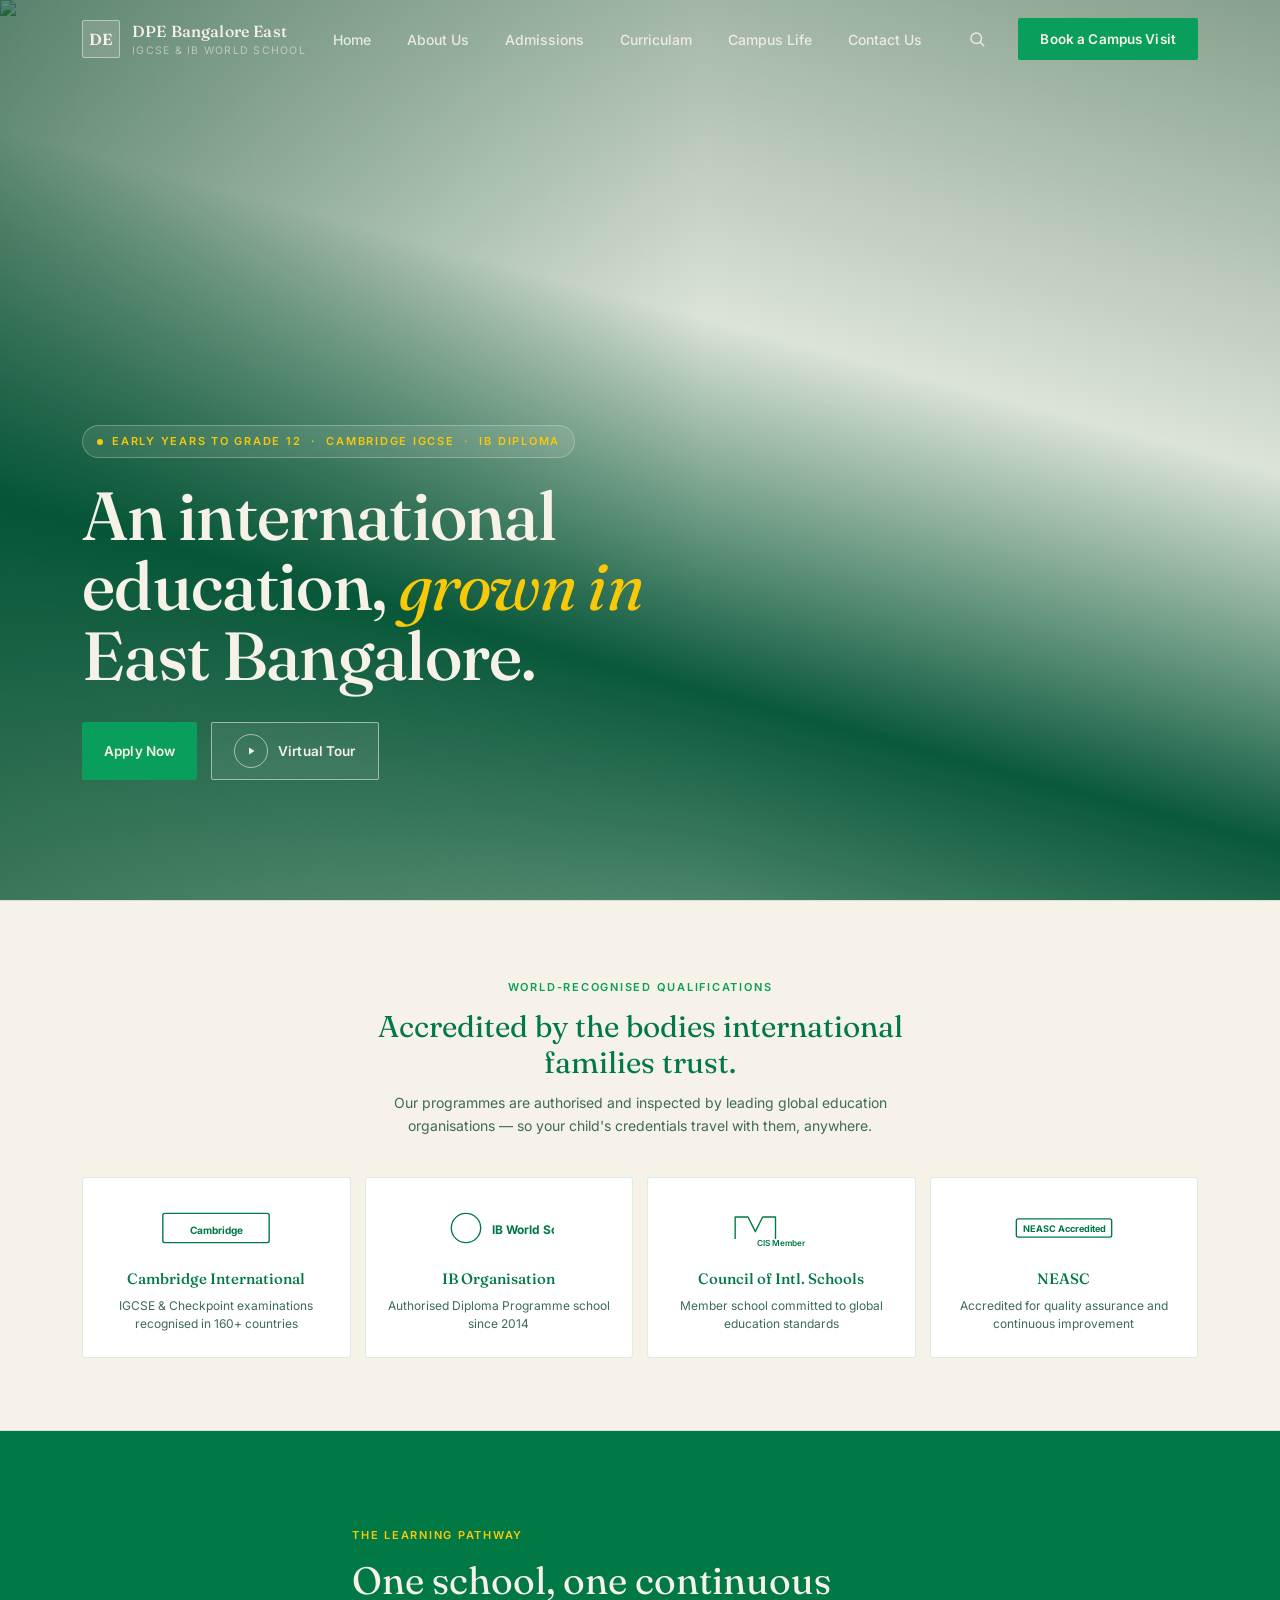
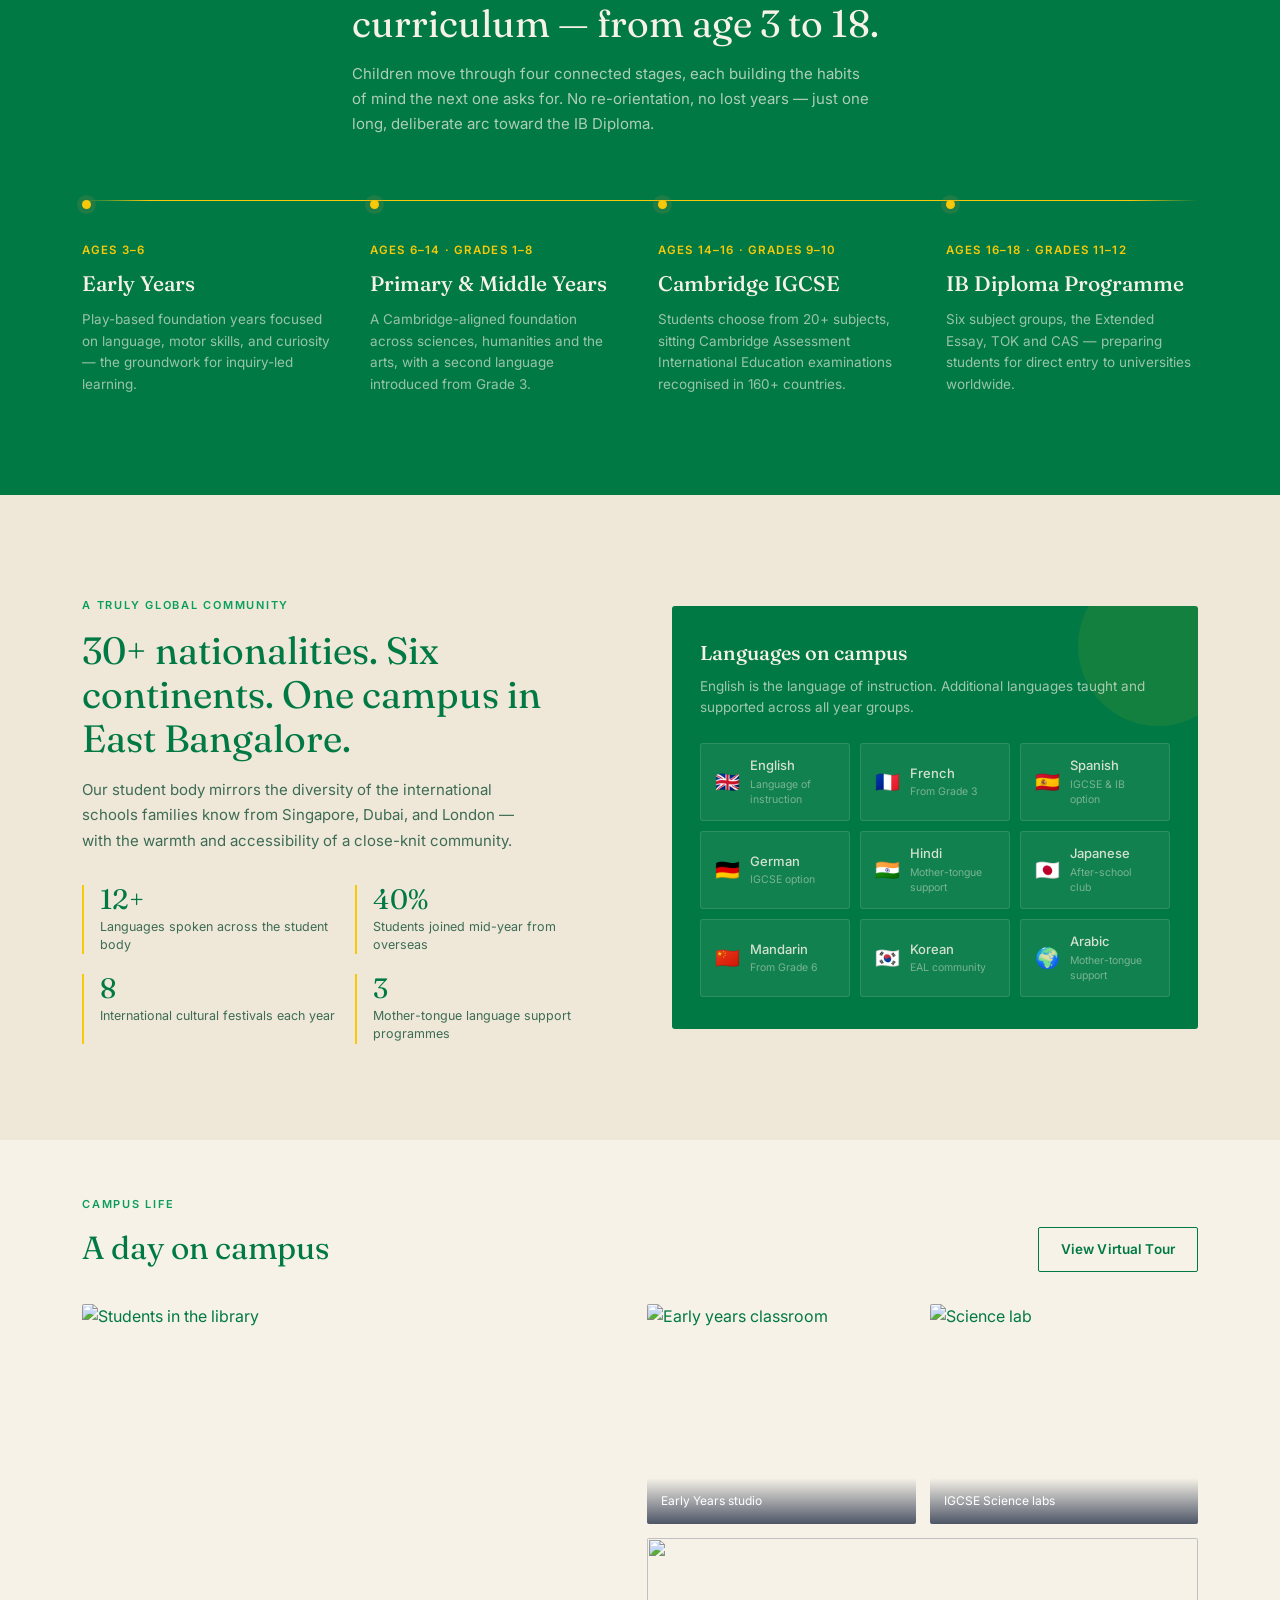
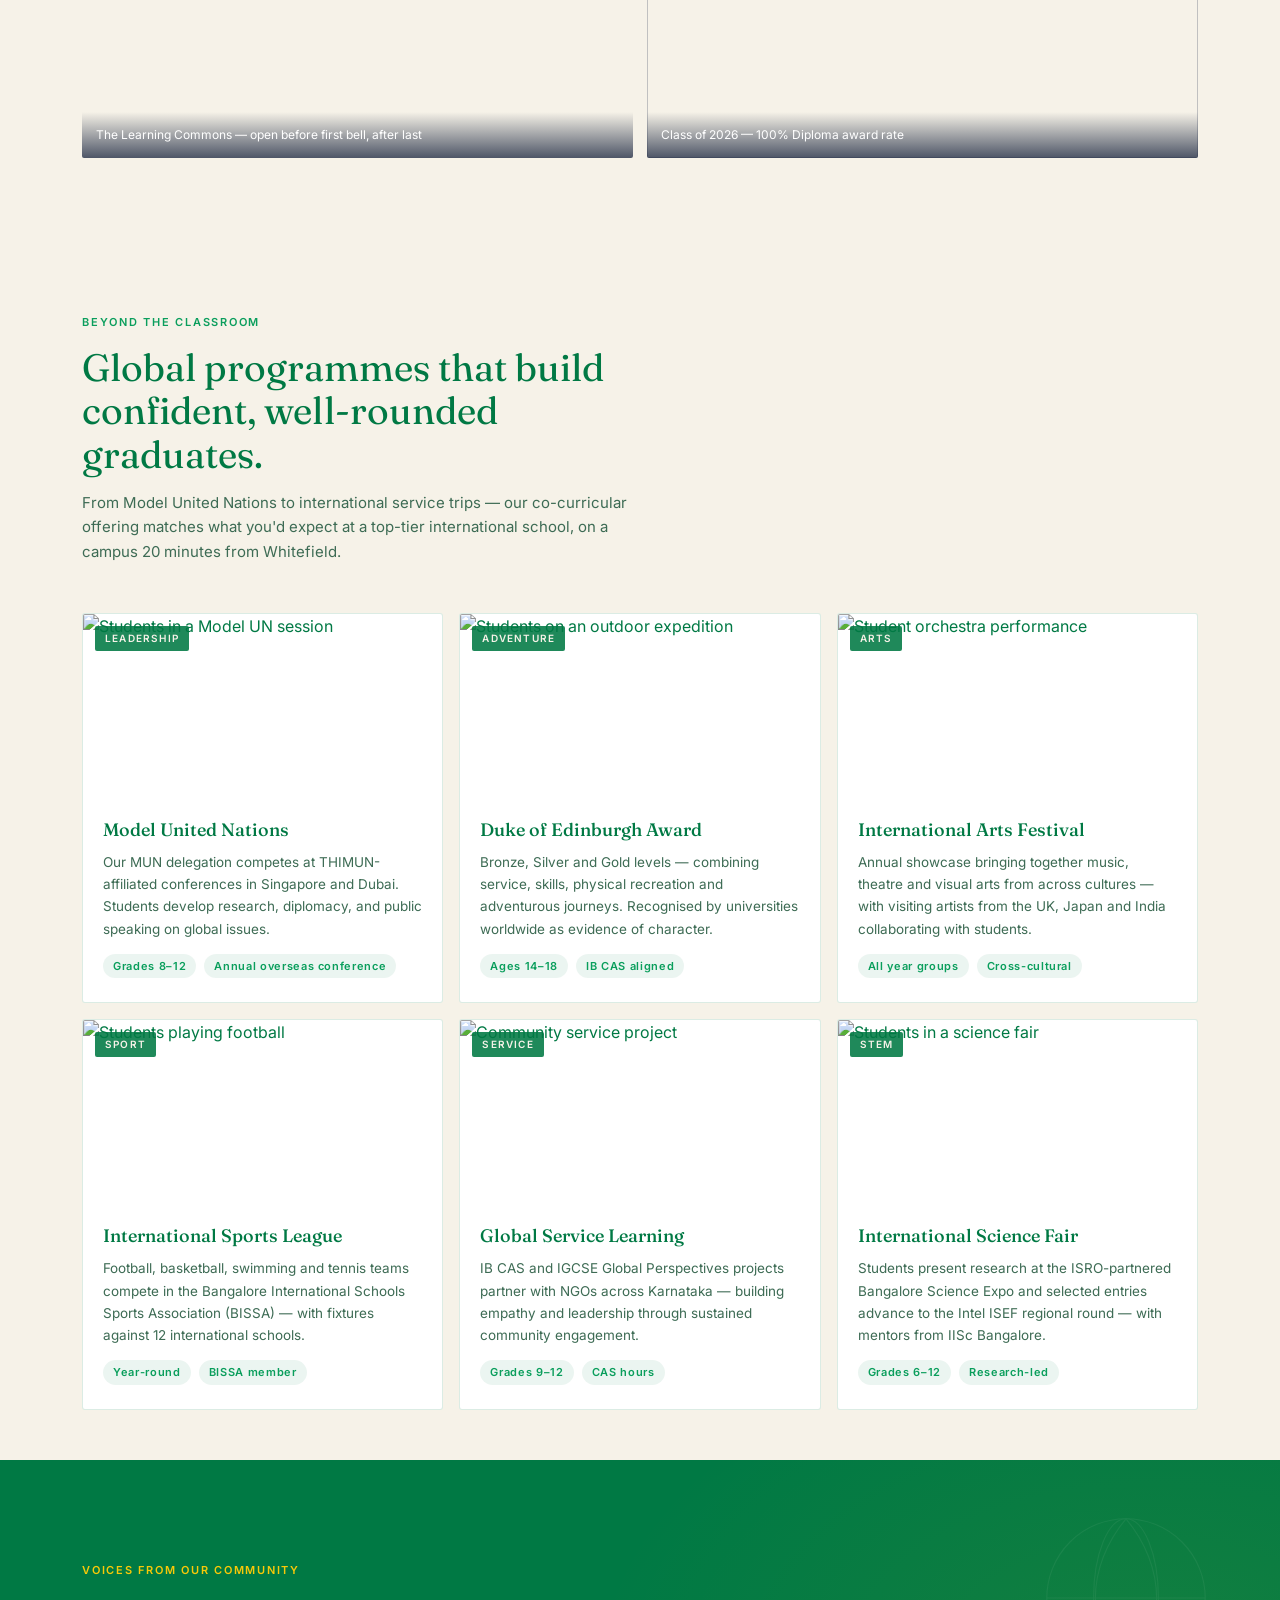
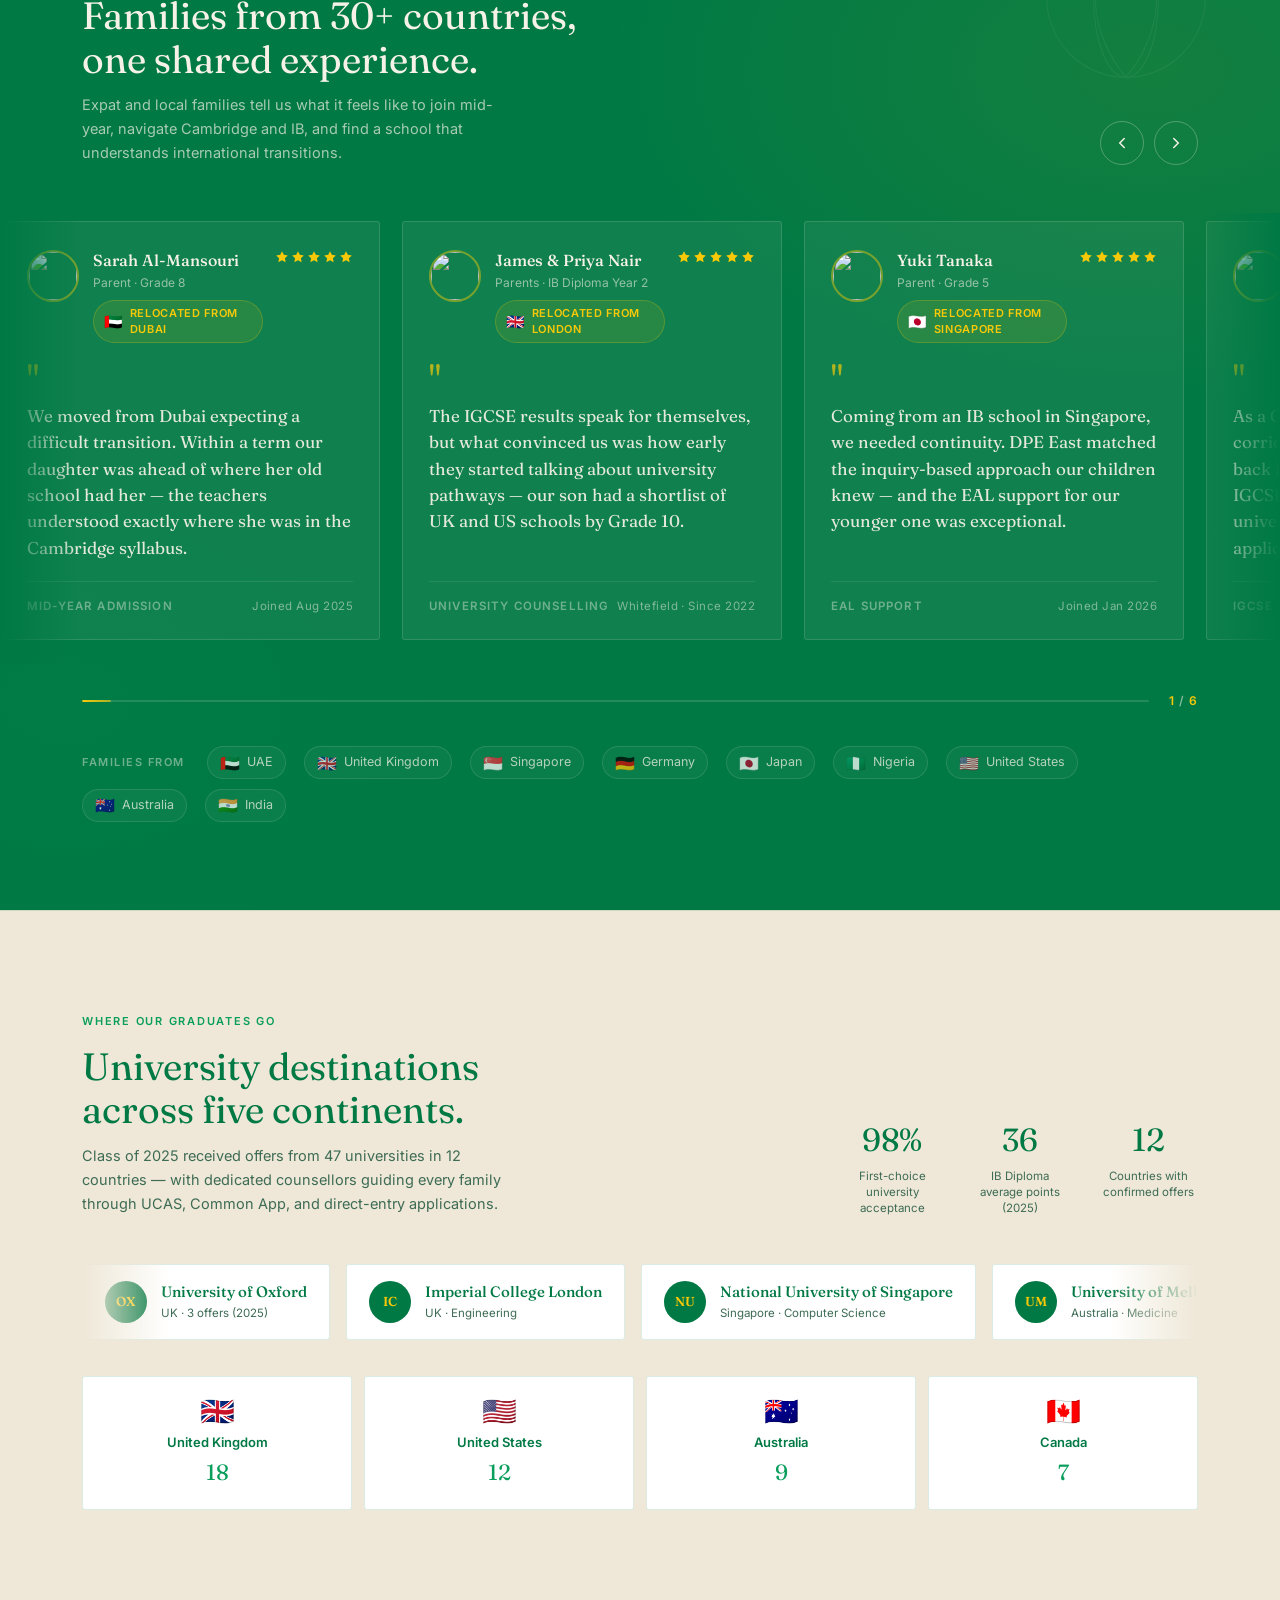
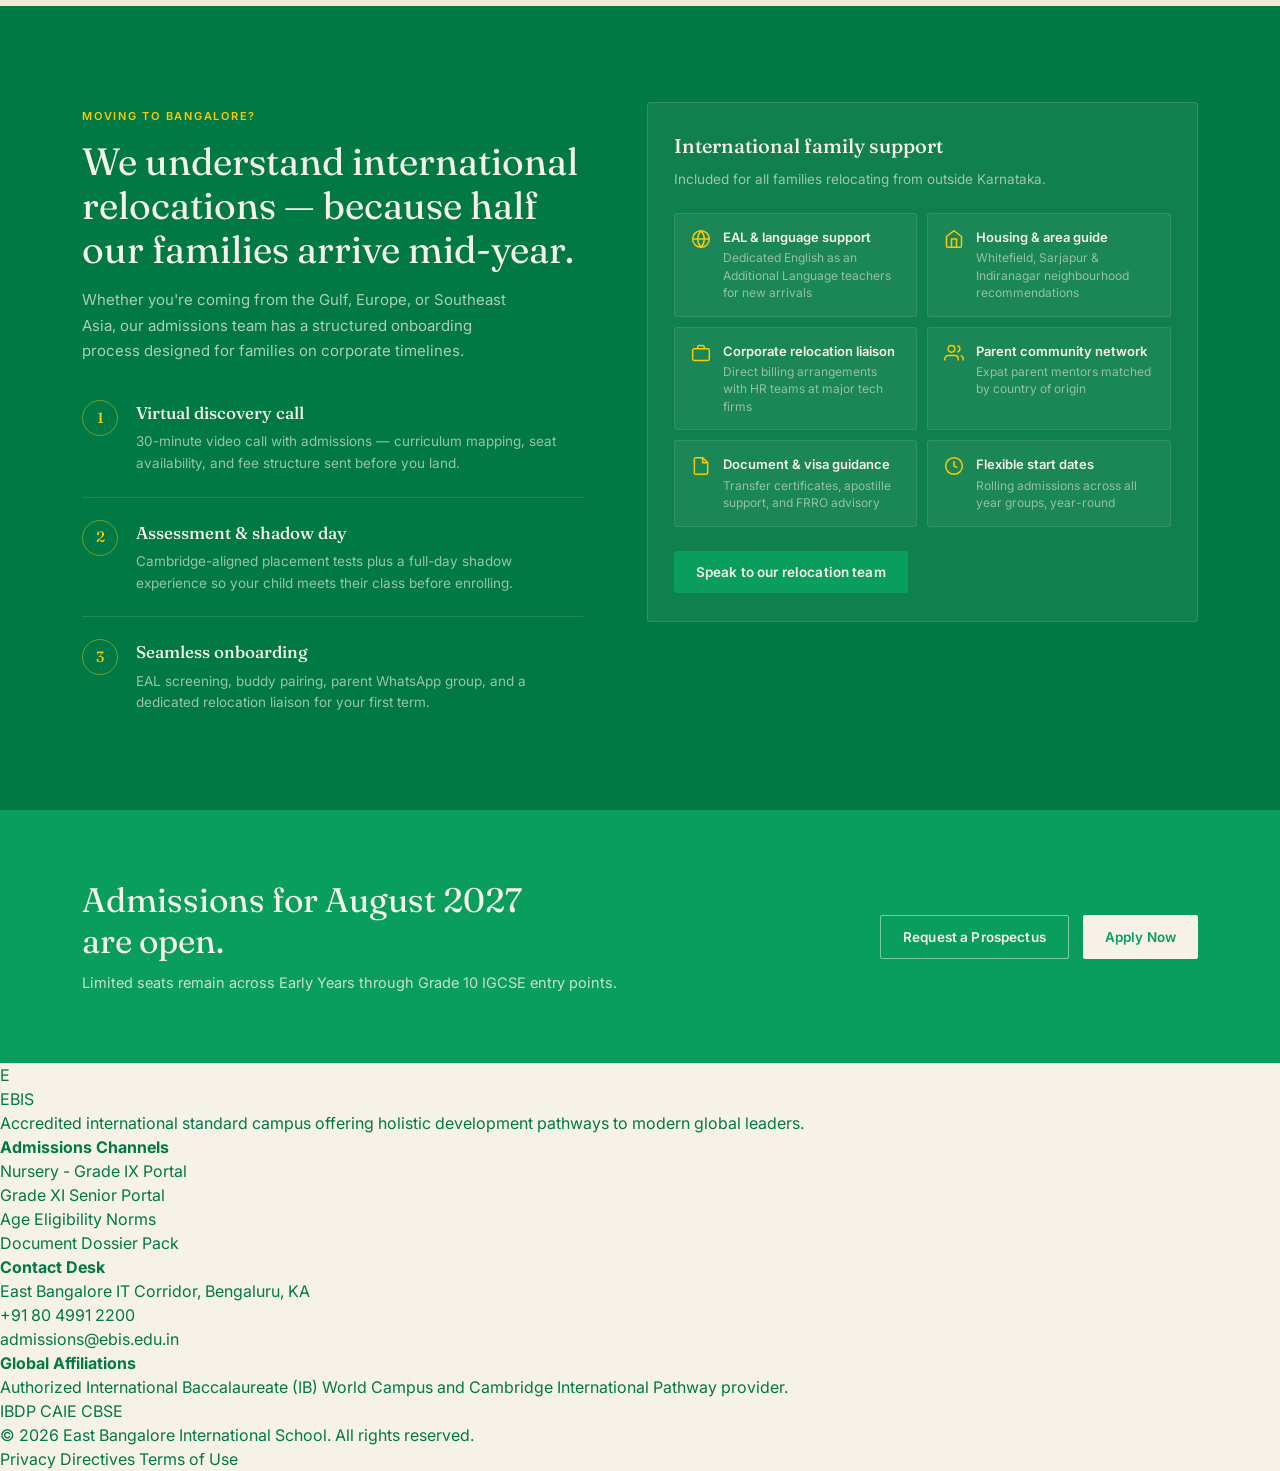
==== commit 2f927eac: "Refactor color scheme and font styles across multiple pages; update navigation links for consistency" ====
--- a/index.html
+++ b/index.html
@@ -46,11 +46,12 @@
     </div>
     <div class="nav-links-wrap">
       <nav class="links">
-        <a href="#pathway">Curriculum</a>
-        <a href="#why">Why DPE East</a>
-        <a href="#programs">Programs</a>
-        <a href="#gallery">Campus Life</a>
-        <a href="#admissions">Admissions</a>
+        <a href="index.html" >Home</a>
+        <a href="aboutus.html" >About Us</a>
+        <a href="admission.html" >Admissions</a>
+        <a href="curriculam.html" >Curriculam</a>
+        <a href="campus.html" >Campus Life</a>
+        <a href="contactus.html" >Contact Us</a>
       </nav>
       <div class="nav-right">
         <button class="icon-btn" id="searchOpen" aria-label="Search the site">
@@ -65,16 +66,19 @@
   </div>
 </header>
 
+
+
 <!-- mobile menu -->
 <div class="mobile-menu" id="mobileMenu">
   <button class="mobile-close" id="menuClose" aria-label="Close menu">
     <svg viewBox="0 0 24 24" fill="none" stroke="currentColor" stroke-width="1.8" stroke-linecap="round"><line x1="5" y1="5" x2="19" y2="19"/><line x1="19" y1="5" x2="5" y2="19"/></svg>
   </button>
-  <a href="#pathway">Curriculum</a>
-  <a href="#why">Why DPE East</a>
-  <a href="#programs">Programs</a>
-  <a href="#gallery">Campus Life</a>
-  <a href="#admissions">Admissions</a>
+  <a href="index.html" >Home</a>
+    <a href="aboutus.html" >About Us</a>
+    <a href="admission.html" >Admissions</a>
+    <a href="curriculam.html" >Curriculam</a>
+    <a href="campus.html" >Campus Life</a>
+    <a href="contactus.html" >Contact Us</a>
   <a href="#admissions" class="btn btn-primary">Book a Campus Visit</a>
 </div>
 
